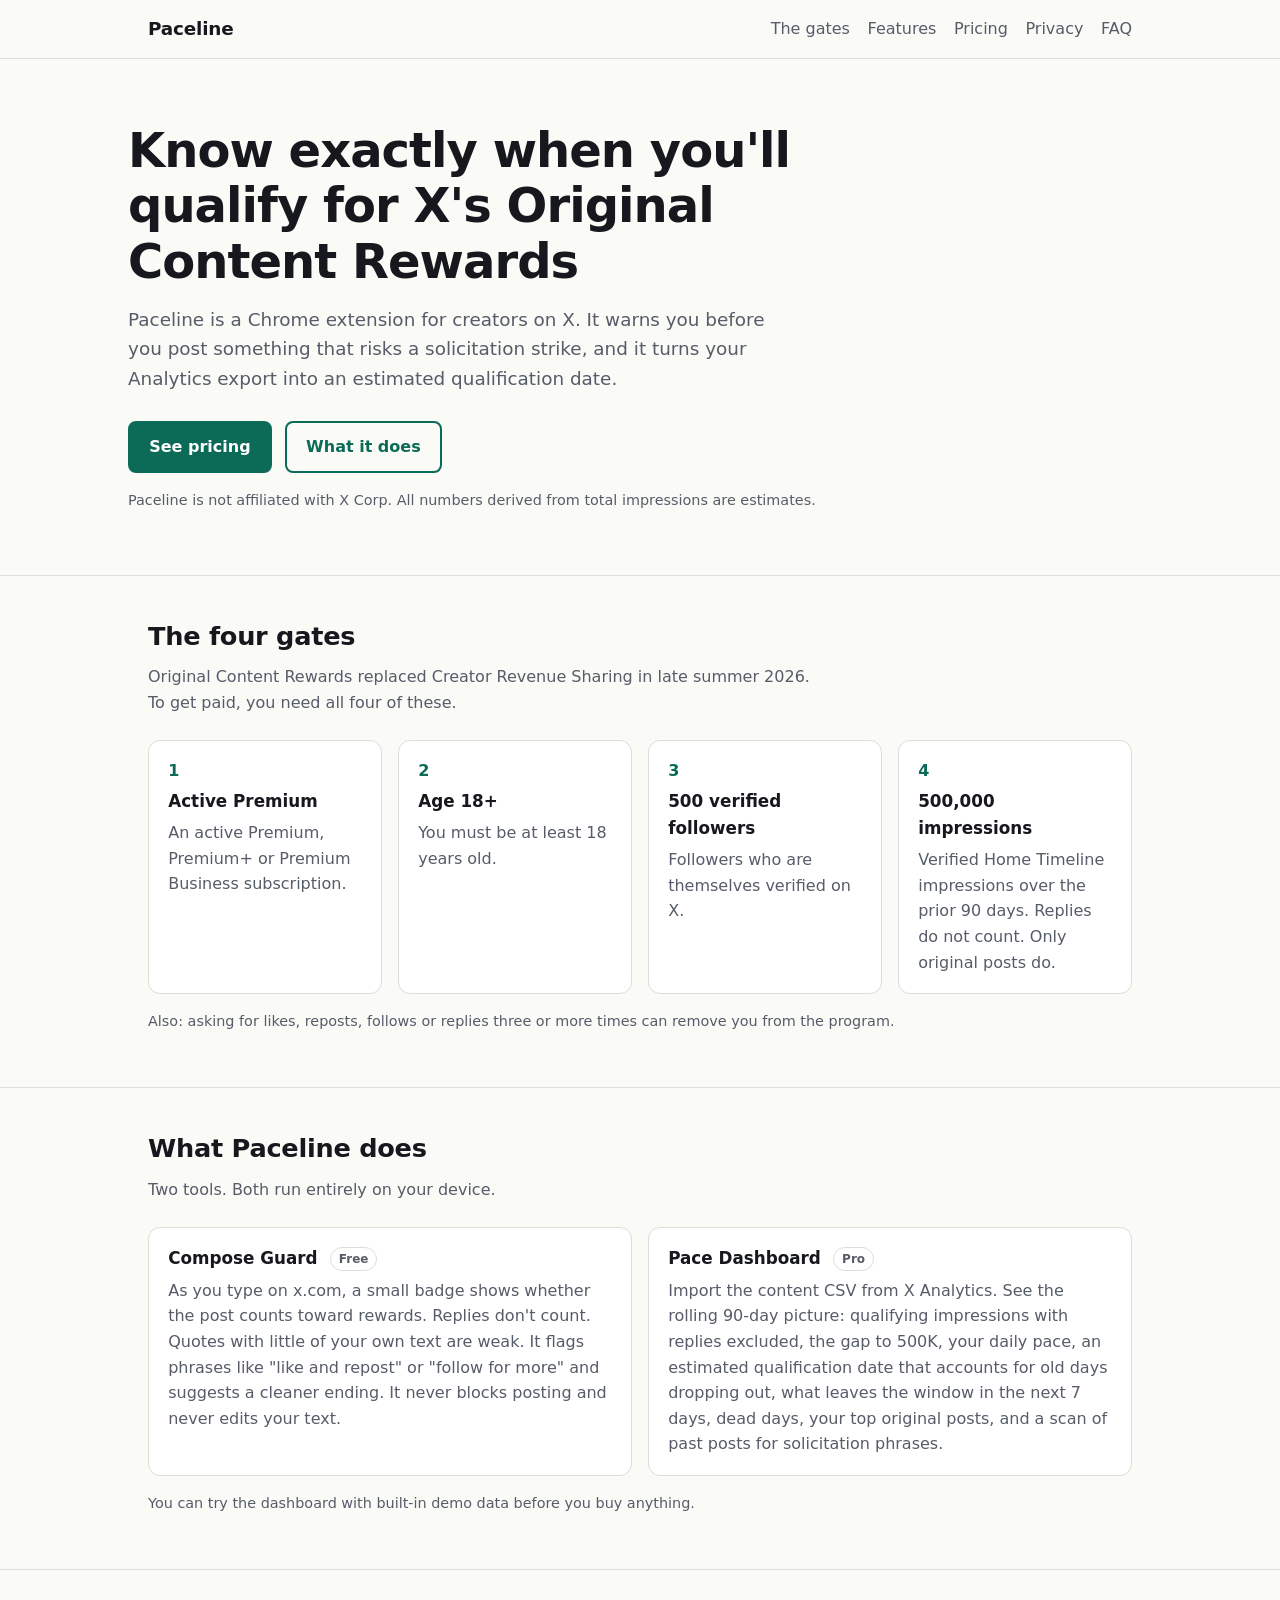
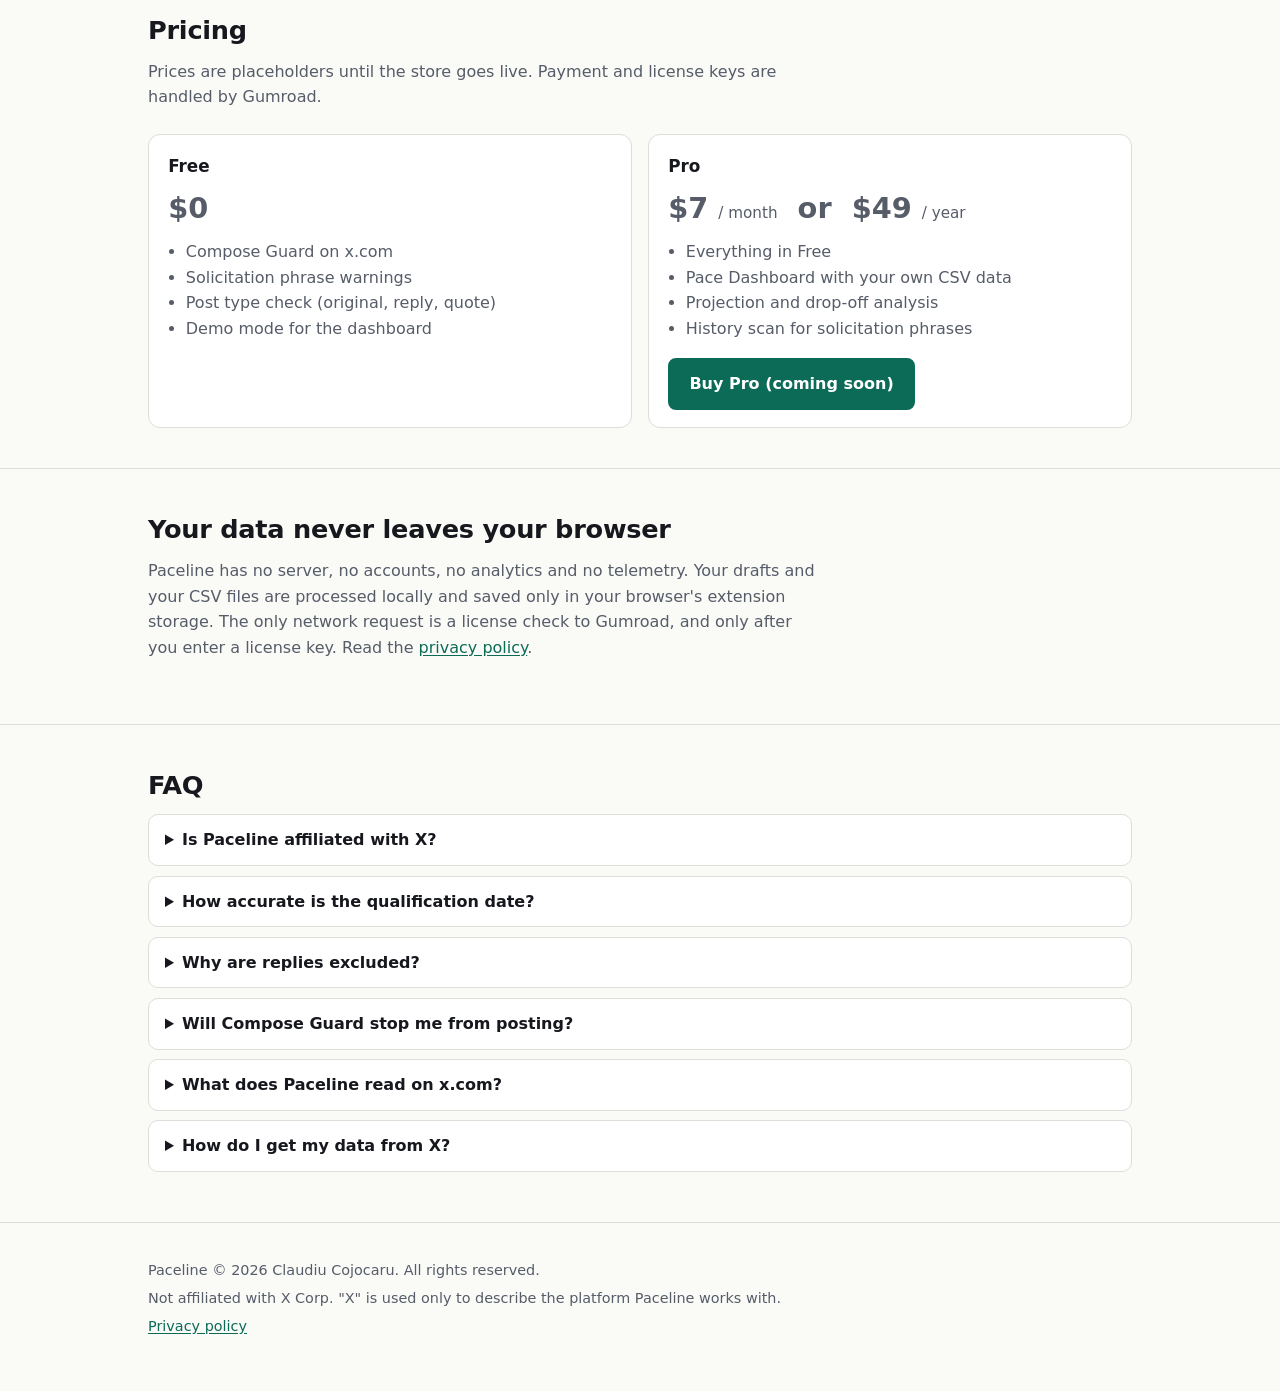
==== index.html @ 4dde1432 "Paceline landing page" ====
<!doctype html>
<html lang="en">
<head>
  <meta charset="utf-8">
  <meta name="viewport" content="width=device-width, initial-scale=1">
  <title>Paceline: Creator Rewards pace for X</title>
  <meta name="description" content="Paceline is a Chrome extension for creators on X. Check your posts against engagement-solicitation phrases and estimate when you will qualify for Original Content Rewards. Everything stays in your browser.">
  <link rel="stylesheet" href="styles.css">
</head>
<body>
<a class="skip" href="#main">Skip to content</a>
<header class="site">
  <div class="wrap">
    <a class="brand" href="./">Paceline</a>
    <nav aria-label="Main">
      <ul>
        <li><a href="#gates">The gates</a></li>
        <li><a href="#features">Features</a></li>
        <li><a href="#pricing">Pricing</a></li>
        <li><a href="#privacy">Privacy</a></li>
        <li><a href="#faq">FAQ</a></li>
      </ul>
    </nav>
  </div>
</header>
<main id="main">
  <div class="wrap hero">
    <h1>Know exactly when you'll qualify for X's Original Content Rewards</h1>
    <p class="lead">Paceline is a Chrome extension for creators on X. It warns you before you post something that risks a solicitation strike, and it turns your Analytics export into an estimated qualification date.</p>
    <p>
      <a class="btn" href="#pricing">See pricing</a>
      <a class="btn secondary" href="#features">What it does</a>
    </p>
    <p class="note">Paceline is not affiliated with X Corp. All numbers derived from total impressions are estimates.</p>
  </div>

  <section id="gates" aria-labelledby="gates-h">
    <div class="wrap">
      <h2 id="gates-h">The four gates</h2>
      <p class="intro">Original Content Rewards replaced Creator Revenue Sharing in late summer 2026. To get paid, you need all four of these.</p>
      <div class="grid">
        <div class="card"><span class="num">1</span><h3>Active Premium</h3><p>An active Premium, Premium+ or Premium Business subscription.</p></div>
        <div class="card"><span class="num">2</span><h3>Age 18+</h3><p>You must be at least 18 years old.</p></div>
        <div class="card"><span class="num">3</span><h3>500 verified followers</h3><p>Followers who are themselves verified on X.</p></div>
        <div class="card"><span class="num">4</span><h3>500,000 impressions</h3><p>Verified Home Timeline impressions over the prior 90 days. Replies do not count. Only original posts do.</p></div>
      </div>
      <p class="note">Also: asking for likes, reposts, follows or replies three or more times can remove you from the program.</p>
    </div>
  </section>

  <section id="features" aria-labelledby="features-h">
    <div class="wrap">
      <h2 id="features-h">What Paceline does</h2>
      <p class="intro">Two tools. Both run entirely on your device.</p>
      <div class="grid">
        <div class="card">
          <h3>Compose Guard <span class="tag">Free</span></h3>
          <p>As you type on x.com, a small badge shows whether the post counts toward rewards. Replies don't count. Quotes with little of your own text are weak. It flags phrases like "like and repost" or "follow for more" and suggests a cleaner ending. It never blocks posting and never edits your text.</p>
        </div>
        <div class="card">
          <h3>Pace Dashboard <span class="tag">Pro</span></h3>
          <p>Import the content CSV from X Analytics. See the rolling 90-day picture: qualifying impressions with replies excluded, the gap to 500K, your daily pace, an estimated qualification date that accounts for old days dropping out, what leaves the window in the next 7 days, dead days, your top original posts, and a scan of past posts for solicitation phrases.</p>
        </div>
      </div>
      <p class="note">You can try the dashboard with built-in demo data before you buy anything.</p>
    </div>
  </section>

  <section id="pricing" aria-labelledby="pricing-h">
    <div class="wrap">
      <h2 id="pricing-h">Pricing</h2>
      <p class="intro">Prices are placeholders until the store goes live. Payment and license keys are handled by Gumroad.</p>
      <div class="grid">
        <div class="card">
          <h3>Free</h3>
          <p class="price">$0</p>
          <ul class="checks"><li>Compose Guard on x.com</li><li>Solicitation phrase warnings</li><li>Post type check (original, reply, quote)</li><li>Demo mode for the dashboard</li></ul>
        </div>
        <div class="card">
          <h3>Pro</h3>
          <p class="price">$7 <small>/ month</small> &nbsp;or&nbsp; $49 <small>/ year</small></p>
          <ul class="checks"><li>Everything in Free</li><li>Pace Dashboard with your own CSV data</li><li>Projection and drop-off analysis</li><li>History scan for solicitation phrases</li></ul>
          <a class="btn" href="#pricing" id="buy">Buy Pro (coming soon)</a>
        </div>
      </div>
    </div>
  </section>

  <section id="privacy" aria-labelledby="privacy-h">
    <div class="wrap">
      <h2 id="privacy-h">Your data never leaves your browser</h2>
      <p class="intro">Paceline has no server, no accounts, no analytics and no telemetry. Your drafts and your CSV files are processed locally and saved only in your browser's extension storage. The only network request is a license check to Gumroad, and only after you enter a license key. Read the <a href="privacy.html">privacy policy</a>.</p>
    </div>
  </section>

  <section id="faq" aria-labelledby="faq-h">
    <div class="wrap">
      <h2 id="faq-h">FAQ</h2>
      <details><summary>Is Paceline affiliated with X?</summary><p>No. Paceline is an independent tool and is not affiliated with, endorsed by or sponsored by X Corp. Program rules come from public reporting and can change.</p></details>
      <details><summary>How accurate is the qualification date?</summary><p>It is an estimate. X does not publish your verified Home Timeline impressions in the Analytics export. Paceline works from total impressions, and you can add a calibration from X's monetization page to scale the numbers. Treat the result as a pace check, not a promise.</p></details>
      <details><summary>Why are replies excluded?</summary><p>Under the program rules as reported, only original posts count toward the 500,000 impressions. Paceline separates replies from original posts so you can see the number that matters.</p></details>
      <details><summary>Will Compose Guard stop me from posting?</summary><p>No. It only shows a badge. It does not block, change or send your text anywhere.</p></details>
      <details><summary>What does Paceline read on x.com?</summary><p>Only the text of the post you are composing, and only inside your browser to show the badge. Nothing is stored or sent.</p></details>
      <details><summary>How do I get my data from X?</summary><p>Open X Analytics, export the content CSV, then drop the file into the Paceline dashboard. The column names in X's export can vary, so Paceline matches several common names and tells you if something is missing.</p></details>
    </div>
  </section>
</main>
<footer>
  <div class="wrap">
    <p>Paceline &copy; 2026 Claudiu Cojocaru. All rights reserved.</p>
    <p>Not affiliated with X Corp. "X" is used only to describe the platform Paceline works with.</p>
    <p><a href="privacy.html">Privacy policy</a></p>
  </div>
</footer>
</body>
</html>
---- styles.css ----
:root {
  --bg: #fafaf7;
  --fg: #16181d;
  --muted: #565c68;
  --line: #dcded8;
  --card: #ffffff;
  --accent: #0b6b57;
  --accent-fg: #ffffff;
  --warn: #8a5a00;
  --max: 64rem;
}
@media (prefers-color-scheme: dark) {
  :root {
    --bg: #101214; --fg: #eceee9; --muted: #a2a8b3; --line: #2a2e34;
    --card: #181b1f; --accent: #3fc3a4; --accent-fg: #06201a; --warn: #e5b04d;
  }
}
* { box-sizing: border-box; }
html { scroll-behavior: smooth; }
body {
  margin: 0; background: var(--bg); color: var(--fg);
  font: 1rem/1.6 system-ui, -apple-system, "Segoe UI", Roboto, sans-serif;
}
a { color: var(--accent); text-underline-offset: 2px; }
a:focus-visible, button:focus-visible, summary:focus-visible {
  outline: 3px solid var(--accent); outline-offset: 2px; border-radius: 4px;
}
.skip { position: absolute; left: -999px; top: 0; background: var(--card); padding: .5rem 1rem; z-index: 10; }
.skip:focus { left: 0; }
.wrap { max-width: var(--max); margin: 0 auto; padding: 0 1.25rem; }
header.site { border-bottom: 1px solid var(--line); }
header.site .wrap { display: flex; align-items: center; justify-content: space-between; gap: 1rem; padding-top: .9rem; padding-bottom: .9rem; flex-wrap: wrap; }
.brand { font-weight: 700; font-size: 1.15rem; color: var(--fg); text-decoration: none; letter-spacing: -.01em; }
nav ul { display: flex; gap: 1.1rem; list-style: none; margin: 0; padding: 0; flex-wrap: wrap; }
nav a { color: var(--muted); text-decoration: none; }
nav a:hover { color: var(--fg); text-decoration: underline; }
.hero { padding: 4rem 0 3rem; }
.hero h1 { font-size: clamp(1.9rem, 5vw, 3rem); line-height: 1.15; margin: 0 0 1rem; letter-spacing: -.02em; max-width: 24ch; }
.hero p.lead { font-size: 1.15rem; color: var(--muted); max-width: 40rem; margin: 0 0 1.75rem; }
.btn {
  display: inline-block; padding: .7rem 1.2rem; border-radius: 8px; font-weight: 600;
  background: var(--accent); color: var(--accent-fg); text-decoration: none; border: 2px solid var(--accent);
}
.btn.secondary { background: transparent; color: var(--accent); }
.btn + .btn { margin-left: .5rem; }
.note { font-size: .9rem; color: var(--muted); margin-top: 1rem; }
section { padding: 2.5rem 0; border-top: 1px solid var(--line); }
section h2 { font-size: 1.6rem; margin: 0 0 .5rem; letter-spacing: -.01em; }
section > .wrap > p.intro { color: var(--muted); max-width: 42rem; margin: 0 0 1.5rem; }
.grid { display: grid; gap: 1rem; grid-template-columns: repeat(auto-fit, minmax(14rem, 1fr)); }
.card { background: var(--card); border: 1px solid var(--line); border-radius: 12px; padding: 1.1rem 1.2rem; }
.card h3 { margin: 0 0 .35rem; font-size: 1.05rem; }
.card p { margin: 0; color: var(--muted); }
.card .num { display: inline-block; font-weight: 700; color: var(--accent); margin-bottom: .25rem; }
.tag { display: inline-block; font-size: .75rem; font-weight: 700; padding: .1rem .5rem; border-radius: 99px; border: 1px solid var(--line); color: var(--muted); vertical-align: middle; margin-left: .4rem; }
.price { font-size: 1.8rem; font-weight: 700; margin: .25rem 0 .75rem; }
.price small { font-size: .95rem; font-weight: 400; color: var(--muted); }
ul.checks { padding-left: 1.1rem; margin: .5rem 0 1rem; color: var(--muted); }
details { background: var(--card); border: 1px solid var(--line); border-radius: 10px; padding: .75rem 1rem; margin-bottom: .6rem; }
summary { cursor: pointer; font-weight: 600; }
details p { margin: .6rem 0 0; color: var(--muted); }
footer { border-top: 1px solid var(--line); padding: 2rem 0 3rem; color: var(--muted); font-size: .9rem; }
footer p { margin: .3rem 0; }
.doc { padding: 2.5rem 0 3rem; max-width: 46rem; }
.doc h1 { font-size: 2rem; margin: 0 0 .25rem; }
.doc h2 { font-size: 1.25rem; margin: 2rem 0 .5rem; }
.doc p, .doc li { color: var(--fg); }
.doc .meta { color: var(--muted); }
@media (max-width: 36rem) {
  .hero { padding-top: 2.5rem; }
  .btn + .btn { margin: .6rem 0 0; }
}
@media (prefers-reduced-motion: reduce) { html { scroll-behavior: auto; } }
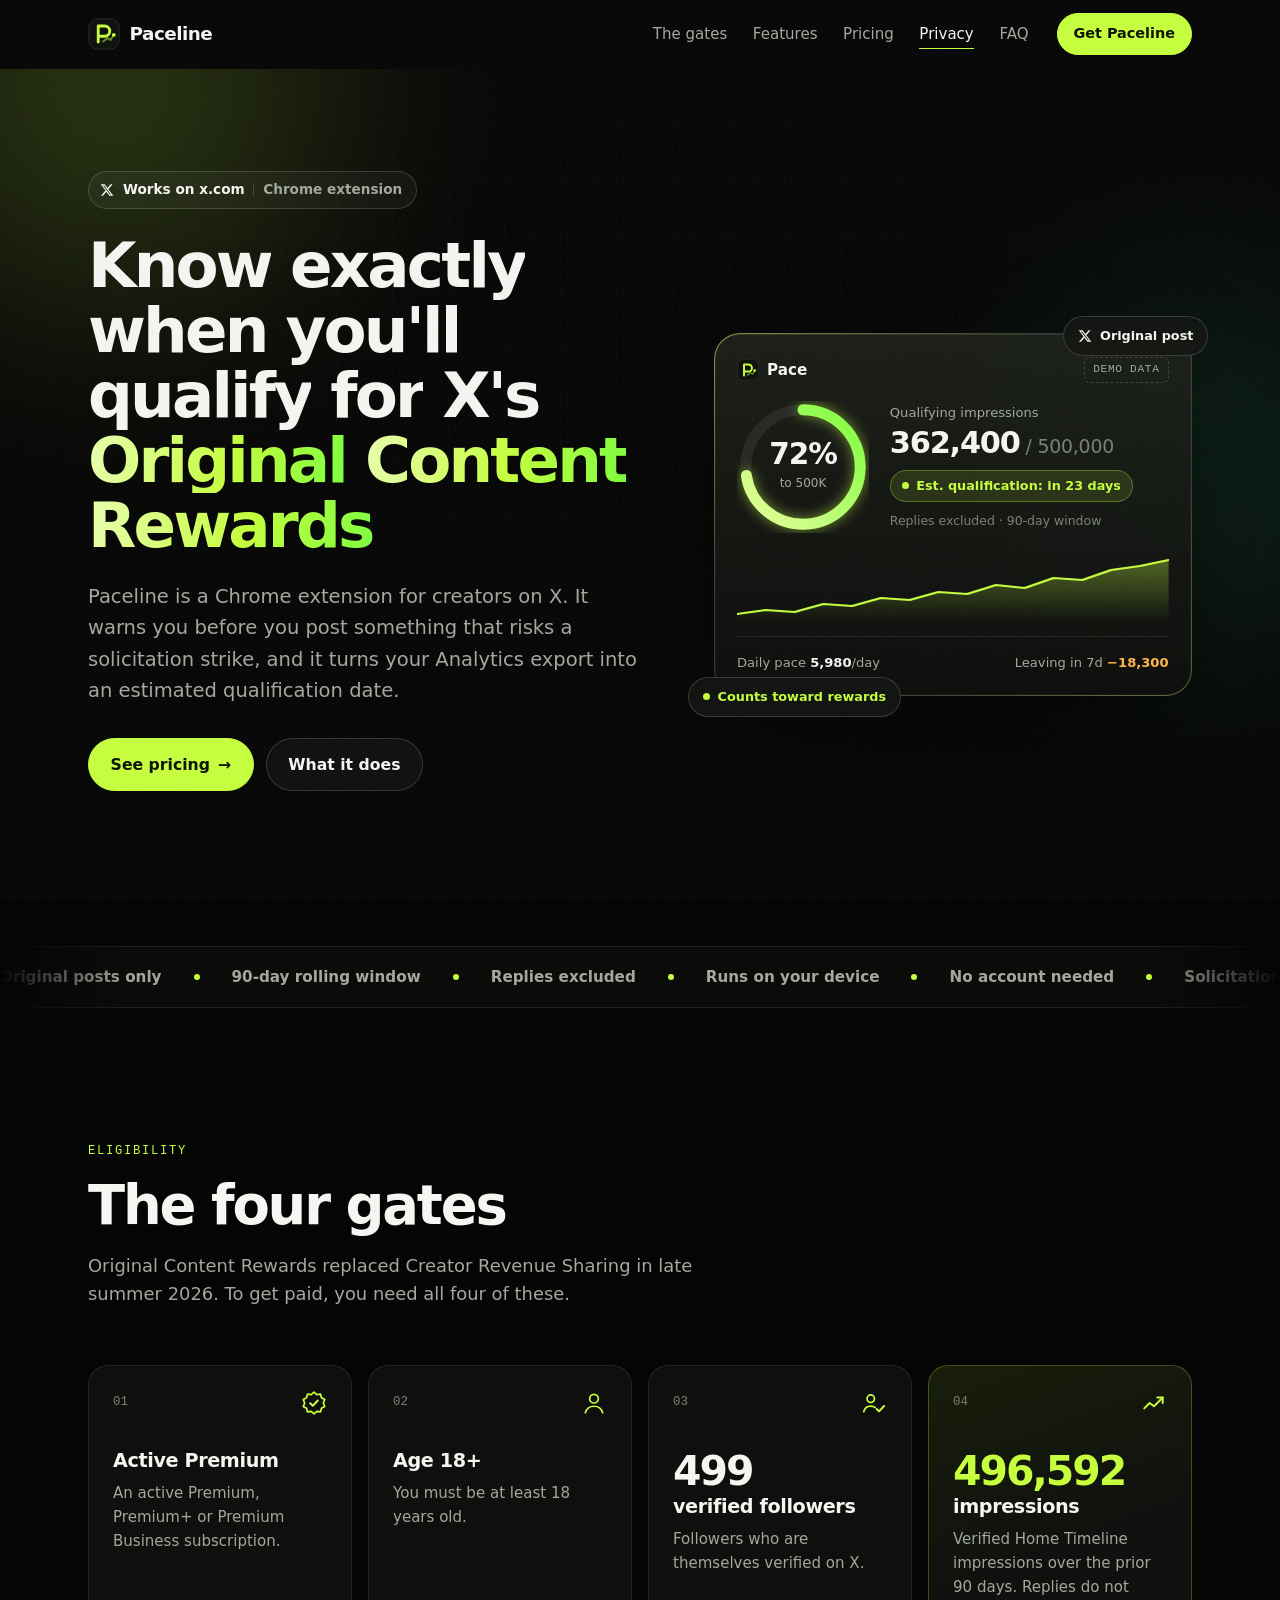
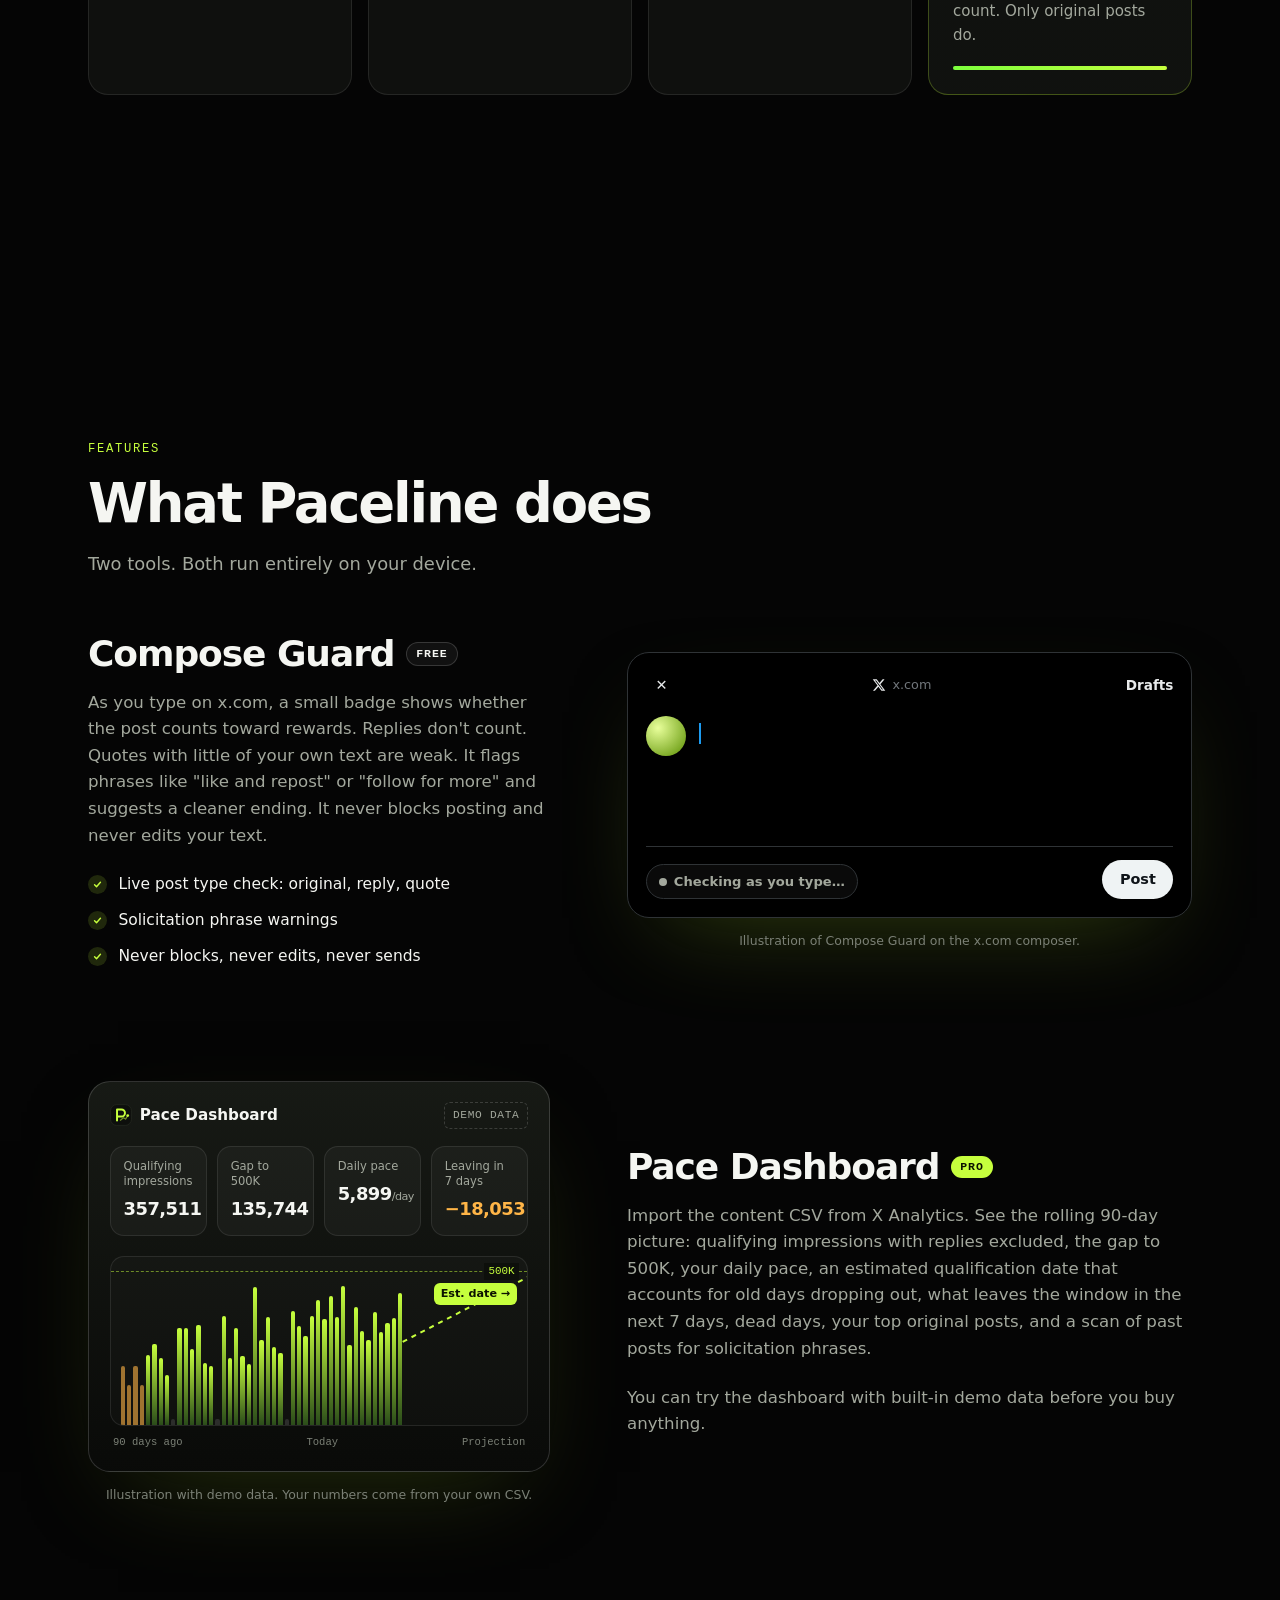
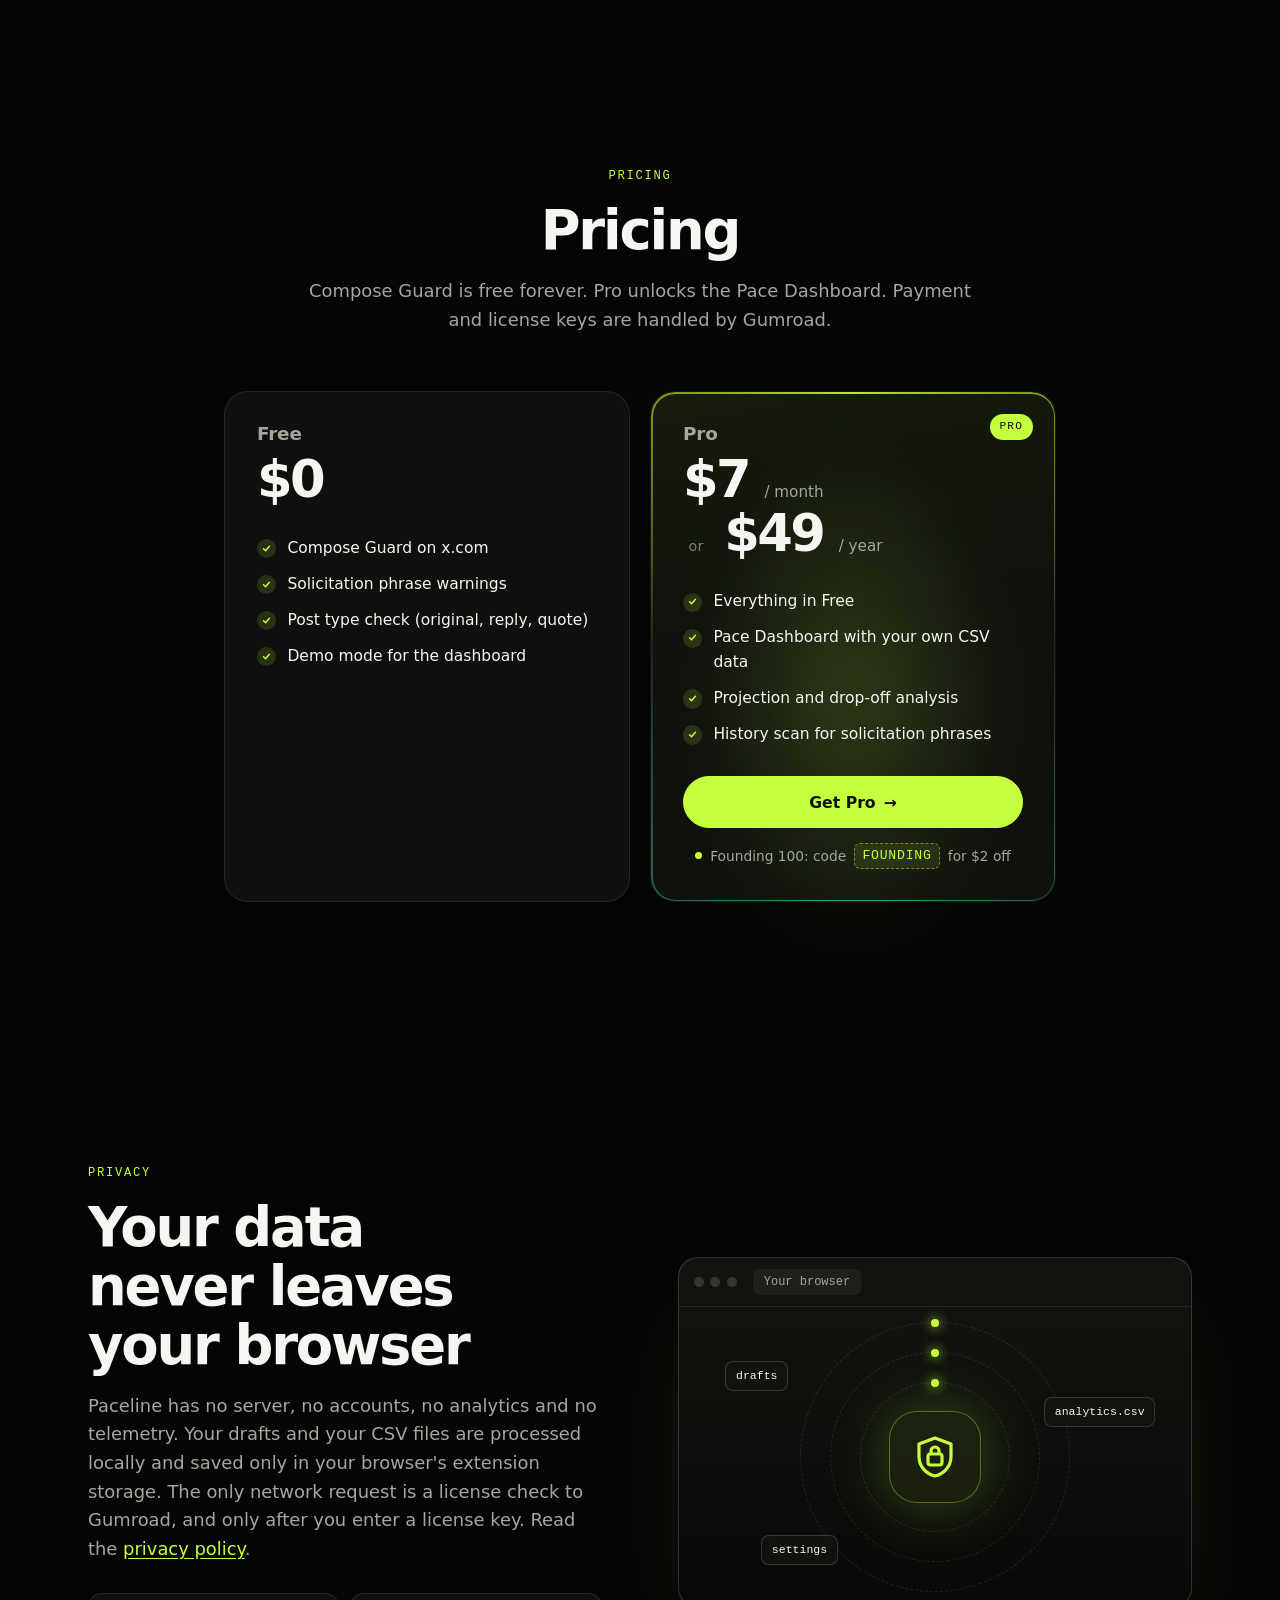
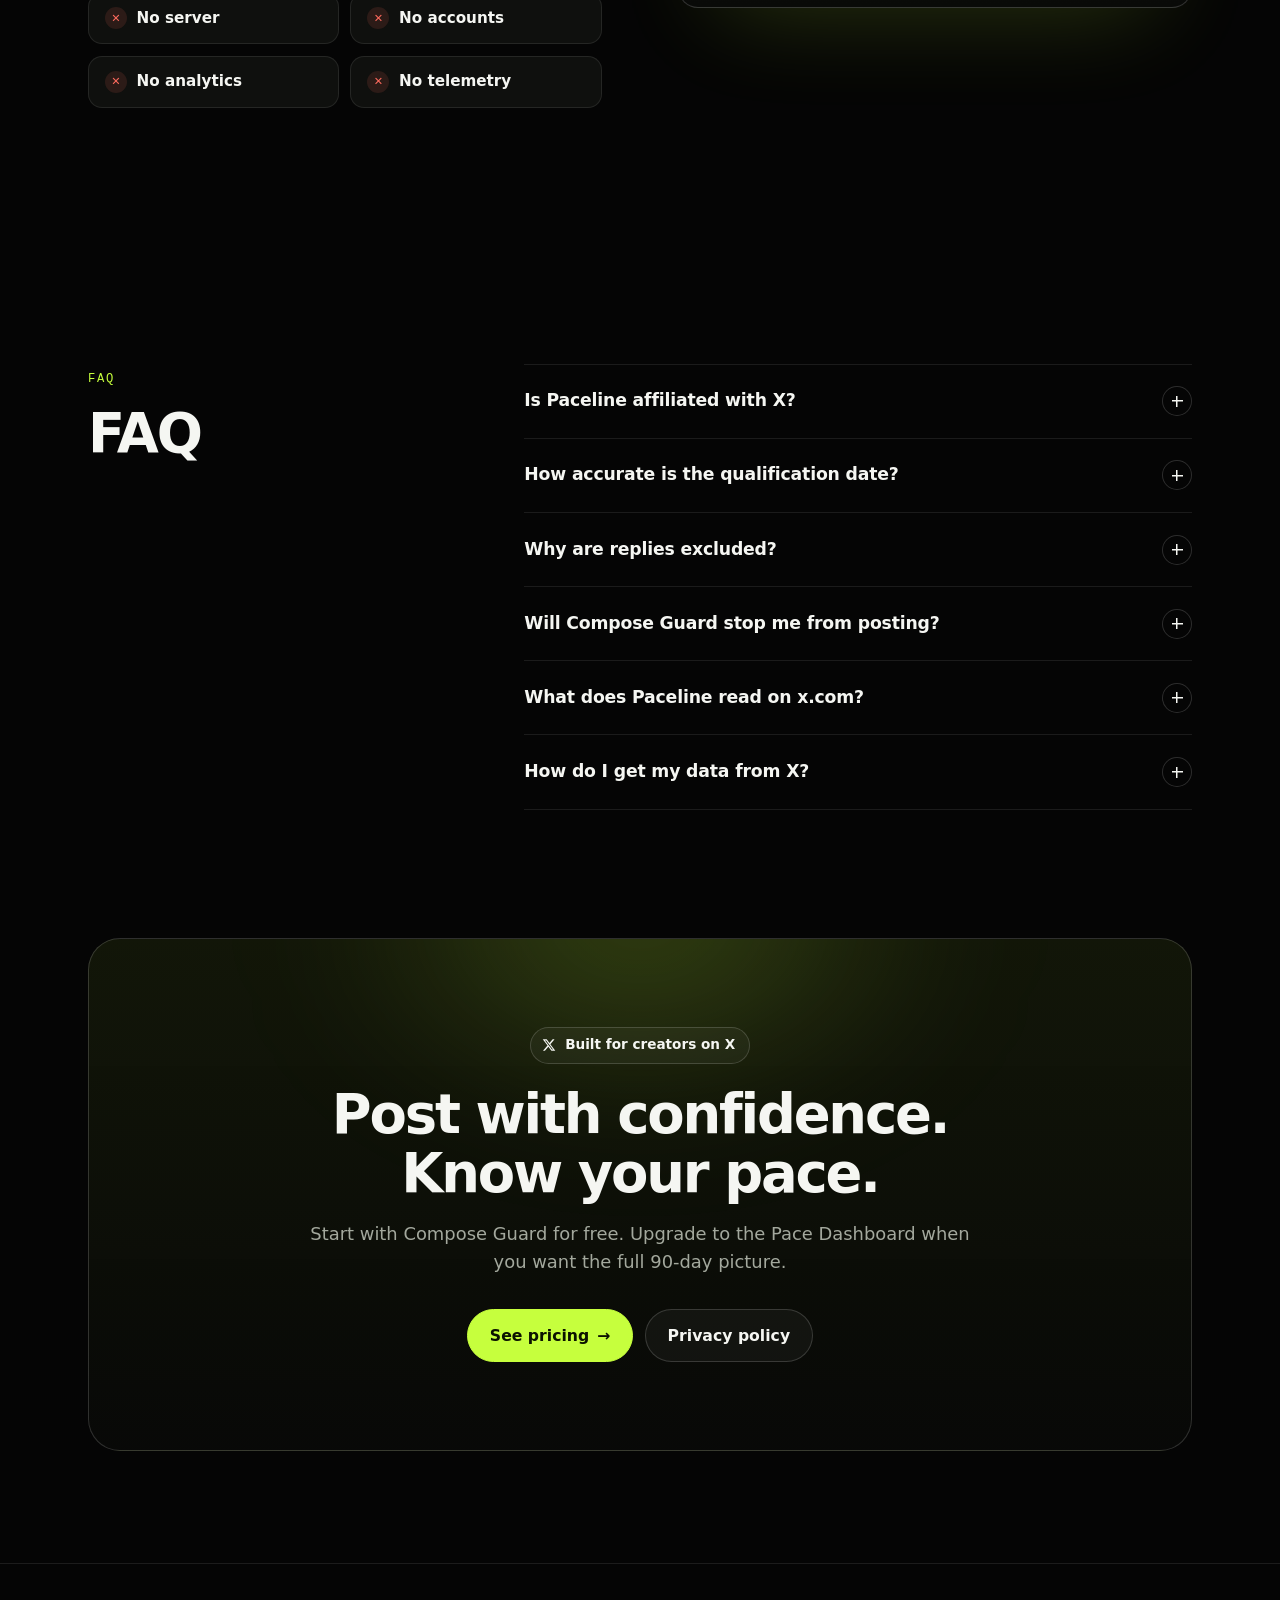
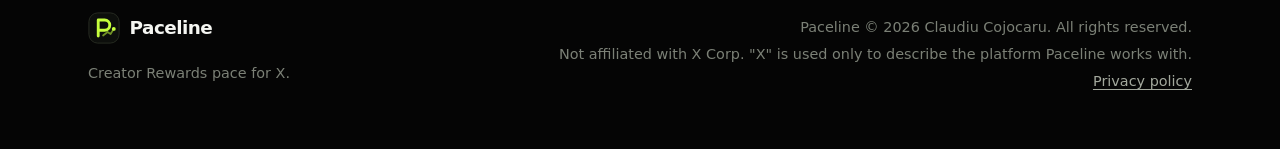
==== commit 5879a616: "Paceline redesign: motion design, mobile-first, Gumroad link" ====
--- a/index.html
+++ b/index.html
@@ -2,17 +2,41 @@
 <html lang="en">
 <head>
   <meta charset="utf-8">
-  <meta name="viewport" content="width=device-width, initial-scale=1">
+  <meta name="viewport" content="width=device-width, initial-scale=1, viewport-fit=cover">
   <title>Paceline: Creator Rewards pace for X</title>
   <meta name="description" content="Paceline is a Chrome extension for creators on X. Check your posts against engagement-solicitation phrases and estimate when you will qualify for Original Content Rewards. Everything stays in your browser.">
+  <meta name="theme-color" content="#050505">
+  <meta property="og:type" content="website">
+  <meta property="og:title" content="Paceline: Creator Rewards pace for X">
+  <meta property="og:description" content="Know exactly when you'll qualify for X's Original Content Rewards. Compose Guard and Pace Dashboard, running entirely in your browser.">
+  <link rel="icon" href="favicon.svg" type="image/svg+xml">
   <link rel="stylesheet" href="styles.css">
+  <script>document.documentElement.classList.add('js')</script>
+  <script src="app.js" defer></script>
 </head>
 <body>
+<svg width="0" height="0" style="position:absolute" aria-hidden="true" focusable="false">
+  <defs>
+    <symbol id="pl-mark" viewBox="0 0 36 36">
+      <rect x="1" y="1" width="34" height="34" rx="10" fill="#0d0f0c" stroke="#2a2f25"/>
+      <path d="M11.5 27V9h7.25a5.75 5.75 0 0 1 0 11.5H11.5" fill="none" stroke="#c6ff3d" stroke-width="3.2" stroke-linecap="round" stroke-linejoin="round"/>
+      <path d="M17 26.5l5-4 3.4 2.2L29 19" fill="none" stroke="#c6ff3d" stroke-opacity=".55" stroke-width="2" stroke-linecap="round" stroke-linejoin="round"/>
+      <circle cx="29" cy="19" r="2.2" fill="#c6ff3d"/>
+    </symbol>
+    <symbol id="x-mark" viewBox="0 0 24 24"><path fill="currentColor" d="M18.244 2.25h3.308l-7.227 8.26 8.502 11.24H16.17l-5.214-6.817L4.99 21.75H1.68l7.73-8.835L1.254 2.25H8.08l4.713 6.231zm-1.161 17.52h1.833L7.084 4.126H5.117z"/></symbol>
+  </defs>
+</svg>
+
 <a class="skip" href="#main">Skip to content</a>
-<header class="site">
-  <div class="wrap">
-    <a class="brand" href="./">Paceline</a>
-    <nav aria-label="Main">
+<div class="progress" aria-hidden="true"><span></span></div>
+
+<header class="site" id="top">
+  <div class="wrap bar">
+    <a class="brand" href="./" aria-label="Paceline home">
+      <svg class="brand-mark" aria-hidden="true"><use href="#pl-mark"/></svg>
+      <span>Paceline</span>
+    </a>
+    <nav class="nav" id="nav" aria-label="Main">
       <ul>
         <li><a href="#gates">The gates</a></li>
         <li><a href="#features">Features</a></li>
@@ -20,96 +44,319 @@
         <li><a href="#privacy">Privacy</a></li>
         <li><a href="#faq">FAQ</a></li>
       </ul>
+      <a class="btn btn-sm nav-cta" href="#pricing">Get Paceline</a>
     </nav>
+    <button class="menu-btn" type="button" aria-expanded="false" aria-controls="nav" aria-label="Open menu">
+      <span></span><span></span>
+    </button>
   </div>
 </header>
+
 <main id="main">
-  <div class="wrap hero">
-    <h1>Know exactly when you'll qualify for X's Original Content Rewards</h1>
-    <p class="lead">Paceline is a Chrome extension for creators on X. It warns you before you post something that risks a solicitation strike, and it turns your Analytics export into an estimated qualification date.</p>
-    <p>
-      <a class="btn" href="#pricing">See pricing</a>
-      <a class="btn secondary" href="#features">What it does</a>
-    </p>
-    <p class="note">Paceline is not affiliated with X Corp. All numbers derived from total impressions are estimates.</p>
+  <!-- HERO -->
+  <section class="hero" aria-labelledby="hero-h">
+    <div class="glow g1" data-parallax="0.15" aria-hidden="true"></div>
+    <div class="glow g2" data-parallax="-0.1" aria-hidden="true"></div>
+    <div class="grid-bg" aria-hidden="true"></div>
+    <div class="wrap hero-grid">
+      <div class="hero-copy">
+        <p class="pill" data-reveal>
+          <svg class="x-ico" aria-hidden="true"><use href="#x-mark"/></svg>
+          <span>Works on x.com</span><span class="pill-sep" aria-hidden="true"></span><span class="pill-muted">Chrome extension</span>
+        </p>
+        <h1 id="hero-h" class="headline" data-split>Know exactly when you'll qualify for X's Original Content Rewards</h1>
+        <p class="lead" data-reveal style="--d:.35s">Paceline is a Chrome extension for creators on X. It warns you before you post something that risks a solicitation strike, and it turns your Analytics export into an estimated qualification date.</p>
+        <div class="cta-row" data-reveal style="--d:.45s">
+          <a class="btn btn-shine magnetic" href="#pricing">See pricing <span aria-hidden="true">→</span></a>
+          <a class="btn btn-ghost magnetic" href="#features">What it does</a>
+        </div>
+        <p class="note" data-reveal style="--d:.55s">Paceline is not affiliated with X Corp. All numbers derived from total impressions are estimates.</p>
+      </div>
+
+      <div class="hero-visual" data-reveal style="--d:.3s">
+        <div class="pace-card tilt">
+          <div class="pc-head">
+            <span class="pc-title"><svg class="mini-mark" aria-hidden="true"><use href="#pl-mark"/></svg> Pace</span>
+            <span class="demo-tag">Demo data</span>
+          </div>
+          <div class="pc-body">
+            <div class="ring-wrap">
+              <svg class="ring" viewBox="0 0 120 120" aria-hidden="true">
+                <defs>
+                  <linearGradient id="ringGrad" x1="0" y1="0" x2="1" y2="1">
+                    <stop offset="0" stop-color="#e8ff9a"/><stop offset="1" stop-color="#7dff3d"/>
+                  </linearGradient>
+                </defs>
+                <circle class="ring-track" cx="60" cy="60" r="52"/>
+                <circle class="ring-fill" id="heroRing" cx="60" cy="60" r="52" data-pct="72.5"/>
+              </svg>
+              <div class="ring-center">
+                <strong><span data-count="72" data-suffix="%">72%</span></strong>
+                <small>to 500K</small>
+              </div>
+            </div>
+            <div class="pc-stats">
+              <p class="pc-label">Qualifying impressions</p>
+              <p class="pc-big"><span data-count="362400">362,400</span><span class="pc-of"> / 500,000</span></p>
+              <p class="chip chip-accent"><span class="dot" aria-hidden="true"></span>Est. qualification: in 23 days</p>
+              <p class="pc-sub">Replies excluded · 90-day window</p>
+            </div>
+          </div>
+          <svg class="spark" viewBox="0 0 300 70" preserveAspectRatio="none" aria-hidden="true">
+            <defs>
+              <linearGradient id="sparkFill" x1="0" y1="0" x2="0" y2="1">
+                <stop offset="0" stop-color="#c6ff3d" stop-opacity=".35"/><stop offset="1" stop-color="#c6ff3d" stop-opacity="0"/>
+              </linearGradient>
+            </defs>
+            <path class="spark-area" d="M0 62 L20 58 L40 60 L60 52 L80 54 L100 46 L120 48 L140 40 L160 42 L180 33 L200 36 L220 26 L240 28 L260 18 L280 14 L300 8 L300 70 L0 70 Z"/>
+            <path class="spark-line" pathLength="1" d="M0 62 L20 58 L40 60 L60 52 L80 54 L100 46 L120 48 L140 40 L160 42 L180 33 L200 36 L220 26 L240 28 L260 18 L280 14 L300 8"/>
+          </svg>
+          <div class="pc-foot">
+            <span>Daily pace <b data-count="5980">5,980</b>/day</span>
+            <span>Leaving in 7d <b class="neg">−<span data-count="18300">18,300</span></b></span>
+          </div>
+        </div>
+        <div class="float-badge fb1" aria-hidden="true"><span class="dot ok"></span>Counts toward rewards</div>
+        <div class="float-badge fb2" aria-hidden="true"><svg class="x-ico" aria-hidden="true"><use href="#x-mark"/></svg>Original post</div>
+      </div>
+    </div>
+  </section>
+
+  <div class="marquee" aria-hidden="true">
+    <div class="marquee-track">
+      <span>Original posts only</span><i></i><span>90-day rolling window</span><i></i><span>Replies excluded</span><i></i><span>Runs on your device</span><i></i><span>No account needed</span><i></i><span>Solicitation phrase checks</span><i></i>
+      <span>Original posts only</span><i></i><span>90-day rolling window</span><i></i><span>Replies excluded</span><i></i><span>Runs on your device</span><i></i><span>No account needed</span><i></i><span>Solicitation phrase checks</span><i></i>
+    </div>
   </div>
 
-  <section id="gates" aria-labelledby="gates-h">
+  <!-- GATES -->
+  <section id="gates" class="section" aria-labelledby="gates-h">
     <div class="wrap">
-      <h2 id="gates-h">The four gates</h2>
-      <p class="intro">Original Content Rewards replaced Creator Revenue Sharing in late summer 2026. To get paid, you need all four of these.</p>
-      <div class="grid">
-        <div class="card"><span class="num">1</span><h3>Active Premium</h3><p>An active Premium, Premium+ or Premium Business subscription.</p></div>
-        <div class="card"><span class="num">2</span><h3>Age 18+</h3><p>You must be at least 18 years old.</p></div>
-        <div class="card"><span class="num">3</span><h3>500 verified followers</h3><p>Followers who are themselves verified on X.</p></div>
-        <div class="card"><span class="num">4</span><h3>500,000 impressions</h3><p>Verified Home Timeline impressions over the prior 90 days. Replies do not count. Only original posts do.</p></div>
-      </div>
-      <p class="note">Also: asking for likes, reposts, follows or replies three or more times can remove you from the program.</p>
-    </div>
-  </section>
-
-  <section id="features" aria-labelledby="features-h">
+      <div class="sec-head" data-reveal>
+        <p class="eyebrow">Eligibility</p>
+        <h2 id="gates-h">The four gates</h2>
+        <p class="intro">Original Content Rewards replaced Creator Revenue Sharing in late summer 2026. To get paid, you need all four of these.</p>
+      </div>
+      <div class="gates">
+        <article class="gate" data-reveal style="--d:0s">
+          <div class="gate-top"><span class="gate-num">01</span>
+            <svg class="gate-ico" viewBox="0 0 24 24" aria-hidden="true"><path d="M12 2l2.6 2.2 3.4-.4.9 3.3 3 1.7-1.3 3.2 1.3 3.2-3 1.7-.9 3.3-3.4-.4L12 22l-2.6-2.2-3.4.4-.9-3.3-3-1.7L3.4 12 2.1 8.8l3-1.7.9-3.3 3.4.4z" fill="none" stroke="currentColor" stroke-width="1.6" stroke-linejoin="round"/><path d="M8.5 12.2l2.4 2.3 4.6-4.8" fill="none" stroke="currentColor" stroke-width="1.8" stroke-linecap="round" stroke-linejoin="round"/></svg>
+          </div>
+          <h3>Active Premium</h3>
+          <p>An active Premium, Premium+ or Premium Business subscription.</p>
+        </article>
+        <article class="gate" data-reveal style="--d:.08s">
+          <div class="gate-top"><span class="gate-num">02</span>
+            <svg class="gate-ico" viewBox="0 0 24 24" aria-hidden="true"><circle cx="12" cy="8" r="4" fill="none" stroke="currentColor" stroke-width="1.6"/><path d="M4 21c1.2-4 4.3-6 8-6s6.8 2 8 6" fill="none" stroke="currentColor" stroke-width="1.6" stroke-linecap="round"/></svg>
+          </div>
+          <h3>Age <span class="stat-inline"><span data-count="18">18</span>+</span></h3>
+          <p>You must be at least 18 years old.</p>
+        </article>
+        <article class="gate" data-reveal style="--d:.16s">
+          <div class="gate-top"><span class="gate-num">03</span>
+            <svg class="gate-ico" viewBox="0 0 24 24" aria-hidden="true"><circle cx="9" cy="8" r="3.4" fill="none" stroke="currentColor" stroke-width="1.6"/><path d="M2.5 20c.9-3.4 3.4-5.2 6.5-5.2 1.6 0 3 .5 4.1 1.4" fill="none" stroke="currentColor" stroke-width="1.6" stroke-linecap="round"/><path d="M14.5 17.5l2.2 2.2 4.6-4.9" fill="none" stroke="currentColor" stroke-width="1.8" stroke-linecap="round" stroke-linejoin="round"/></svg>
+          </div>
+          <p class="gate-stat"><span data-count="500">500</span></p>
+          <h3>verified followers</h3>
+          <p>Followers who are themselves verified on X.</p>
+        </article>
+        <article class="gate gate-hero" data-reveal style="--d:.24s">
+          <div class="gate-top"><span class="gate-num">04</span>
+            <svg class="gate-ico" viewBox="0 0 24 24" aria-hidden="true"><path d="M3 17l5-5 4 3 8-8" fill="none" stroke="currentColor" stroke-width="1.8" stroke-linecap="round" stroke-linejoin="round"/><path d="M15 7h5v5" fill="none" stroke="currentColor" stroke-width="1.8" stroke-linecap="round" stroke-linejoin="round"/></svg>
+          </div>
+          <p class="gate-stat"><span data-count="500000">500,000</span></p>
+          <h3>impressions</h3>
+          <p>Verified Home Timeline impressions over the prior 90 days. Replies do not count. Only original posts do.</p>
+          <div class="meter" aria-hidden="true"><span></span></div>
+        </article>
+      </div>
+      <div class="callout" data-reveal>
+        <svg viewBox="0 0 24 24" aria-hidden="true"><path d="M12 3l10 18H2z" fill="none" stroke="currentColor" stroke-width="1.7" stroke-linejoin="round"/><path d="M12 10v5M12 18v.01" stroke="currentColor" stroke-width="2" stroke-linecap="round"/></svg>
+        <p><strong>Also:</strong> asking for likes, reposts, follows or replies three or more times can remove you from the program.</p>
+      </div>
+    </div>
+  </section>
+
+  <!-- FEATURES -->
+  <section id="features" class="section" aria-labelledby="features-h">
     <div class="wrap">
-      <h2 id="features-h">What Paceline does</h2>
-      <p class="intro">Two tools. Both run entirely on your device.</p>
-      <div class="grid">
-        <div class="card">
-          <h3>Compose Guard <span class="tag">Free</span></h3>
+      <div class="sec-head" data-reveal>
+        <p class="eyebrow">Features</p>
+        <h2 id="features-h">What Paceline does</h2>
+        <p class="intro">Two tools. Both run entirely on your device.</p>
+      </div>
+
+      <div class="feature">
+        <div class="feature-copy" data-reveal>
+          <h3 class="feature-title">Compose Guard <span class="tag tag-free">Free</span></h3>
           <p>As you type on x.com, a small badge shows whether the post counts toward rewards. Replies don't count. Quotes with little of your own text are weak. It flags phrases like "like and repost" or "follow for more" and suggests a cleaner ending. It never blocks posting and never edits your text.</p>
-        </div>
-        <div class="card">
-          <h3>Pace Dashboard <span class="tag">Pro</span></h3>
+          <ul class="ticks">
+            <li>Live post type check: original, reply, quote</li>
+            <li>Solicitation phrase warnings</li>
+            <li>Never blocks, never edits, never sends</li>
+          </ul>
+        </div>
+        <div class="feature-visual" data-reveal style="--d:.1s">
+          <div class="composer" id="composer">
+            <div class="cmp-head">
+              <span class="cmp-close" aria-hidden="true">✕</span>
+              <span class="cmp-site"><svg class="x-ico" aria-hidden="true"><use href="#x-mark"/></svg> x.com</span>
+              <span class="cmp-drafts">Drafts</span>
+            </div>
+            <p class="cmp-replying" hidden>Replying to <span>@someone</span></p>
+            <div class="cmp-row">
+              <span class="avatar" aria-hidden="true"></span>
+              <p class="cmp-text" aria-live="off"><span class="cmp-typed">Most creators ignore the 90-day window. Old days drop out every morning. Repost if you agree</span><span class="caret" aria-hidden="true"></span></p>
+            </div>
+            <div class="cmp-foot">
+              <div class="guard" role="status" aria-live="polite">
+                <span class="guard-badge bad"><span class="guard-ico" aria-hidden="true"></span><span class="guard-text">Solicitation phrase: "repost if you agree"</span></span>
+                <span class="guard-tip" hidden></span>
+              </div>
+              <span class="cmp-post">Post</span>
+            </div>
+          </div>
+          <p class="mock-caption">Illustration of Compose Guard on the x.com composer.</p>
+        </div>
+      </div>
+
+      <div class="feature feature-rev">
+        <div class="feature-copy" data-reveal>
+          <h3 class="feature-title">Pace Dashboard <span class="tag tag-pro">Pro</span></h3>
           <p>Import the content CSV from X Analytics. See the rolling 90-day picture: qualifying impressions with replies excluded, the gap to 500K, your daily pace, an estimated qualification date that accounts for old days dropping out, what leaves the window in the next 7 days, dead days, your top original posts, and a scan of past posts for solicitation phrases.</p>
-        </div>
-      </div>
-      <p class="note">You can try the dashboard with built-in demo data before you buy anything.</p>
-    </div>
-  </section>
-
-  <section id="pricing" aria-labelledby="pricing-h">
+          <p class="note">You can try the dashboard with built-in demo data before you buy anything.</p>
+        </div>
+        <div class="feature-visual" data-reveal style="--d:.1s">
+          <div class="dash" id="dash">
+            <div class="dash-head">
+              <span class="pc-title"><svg class="mini-mark" aria-hidden="true"><use href="#pl-mark"/></svg> Pace Dashboard</span>
+              <span class="demo-tag">Demo data</span>
+            </div>
+            <div class="tiles">
+              <div class="tile"><p>Qualifying impressions</p><b data-count="362400">362,400</b></div>
+              <div class="tile"><p>Gap to 500K</p><b data-count="137600">137,600</b></div>
+              <div class="tile"><p>Daily pace</p><b><span data-count="5980">5,980</span><small>/day</small></b></div>
+              <div class="tile"><p>Leaving in 7 days</p><b class="neg">−<span data-count="18300">18,300</span></b></div>
+            </div>
+            <div class="chart">
+              <div class="chart-target"><span>500K</span></div>
+              <div class="bars" id="bars" aria-hidden="true"></div>
+              <svg class="proj" viewBox="0 0 100 100" preserveAspectRatio="none" aria-hidden="true"><path d="M70 46 L100 4"/></svg>
+              <span class="est-marker">Est. date →</span>
+            </div>
+            <div class="chart-axis"><span>90 days ago</span><span>Today</span><span>Projection</span></div>
+          </div>
+          <p class="mock-caption">Illustration with demo data. Your numbers come from your own CSV.</p>
+        </div>
+      </div>
+    </div>
+  </section>
+
+  <!-- PRICING -->
+  <section id="pricing" class="section" aria-labelledby="pricing-h">
     <div class="wrap">
-      <h2 id="pricing-h">Pricing</h2>
-      <p class="intro">Prices are placeholders until the store goes live. Payment and license keys are handled by Gumroad.</p>
-      <div class="grid">
-        <div class="card">
+      <div class="sec-head center" data-reveal>
+        <p class="eyebrow">Pricing</p>
+        <h2 id="pricing-h">Pricing</h2>
+        <p class="intro">Compose Guard is free forever. Pro unlocks the Pace Dashboard. Payment and license keys are handled by Gumroad.</p>
+      </div>
+      <div class="plans">
+        <article class="plan tilt" data-reveal>
           <h3>Free</h3>
           <p class="price">$0</p>
-          <ul class="checks"><li>Compose Guard on x.com</li><li>Solicitation phrase warnings</li><li>Post type check (original, reply, quote)</li><li>Demo mode for the dashboard</li></ul>
-        </div>
-        <div class="card">
+          <ul class="ticks"><li>Compose Guard on x.com</li><li>Solicitation phrase warnings</li><li>Post type check (original, reply, quote)</li><li>Demo mode for the dashboard</li></ul>
+        </article>
+        <article class="plan plan-pro tilt" data-reveal style="--d:.1s">
+          <span class="plan-badge">Pro</span>
           <h3>Pro</h3>
-          <p class="price">$7 <small>/ month</small> &nbsp;or&nbsp; $49 <small>/ year</small></p>
-          <ul class="checks"><li>Everything in Free</li><li>Pace Dashboard with your own CSV data</li><li>Projection and drop-off analysis</li><li>History scan for solicitation phrases</li></ul>
-          <a class="btn" href="#pricing" id="buy">Buy Pro (coming soon)</a>
-        </div>
-      </div>
-    </div>
-  </section>
-
-  <section id="privacy" aria-labelledby="privacy-h">
+          <p class="price"><span class="pg">$7 <small>/ month</small></span> <span class="pg"><span class="price-or">or</span> $49 <small>/ year</small></span></p>
+          <ul class="ticks"><li>Everything in Free</li><li>Pace Dashboard with your own CSV data</li><li>Projection and drop-off analysis</li><li>History scan for solicitation phrases</li></ul>
+          <a class="btn btn-shine btn-block magnetic" href="https://kodji6.gumroad.com/l/anfvdb" id="buy" target="_blank" rel="noopener">Get Pro <span aria-hidden="true">→</span></a>
+          <p class="founding"><span class="dot" aria-hidden="true"></span>Founding 100: code <code>FOUNDING</code> for $2 off</p>
+        </article>
+      </div>
+    </div>
+  </section>
+
+  <!-- PRIVACY -->
+  <section id="privacy" class="section" aria-labelledby="privacy-h">
+    <div class="wrap privacy-grid">
+      <div class="privacy-copy" data-reveal>
+        <p class="eyebrow">Privacy</p>
+        <h2 id="privacy-h">Your data never leaves your browser</h2>
+        <p class="intro">Paceline has no server, no accounts, no analytics and no telemetry. Your drafts and your CSV files are processed locally and saved only in your browser's extension storage. The only network request is a license check to Gumroad, and only after you enter a license key. Read the <a href="privacy.html">privacy policy</a>.</p>
+        <ul class="nolist">
+          <li><span aria-hidden="true">✕</span> No server</li>
+          <li><span aria-hidden="true">✕</span> No accounts</li>
+          <li><span aria-hidden="true">✕</span> No analytics</li>
+          <li><span aria-hidden="true">✕</span> No telemetry</li>
+        </ul>
+      </div>
+      <div class="privacy-visual" data-reveal style="--d:.1s" aria-hidden="true">
+        <div class="browser">
+          <div class="browser-bar"><i></i><i></i><i></i><span>Your browser</span></div>
+          <div class="browser-body">
+            <div class="orbit o1"><b></b></div>
+            <div class="orbit o2"><b></b></div>
+            <div class="orbit o3"><b></b></div>
+            <div class="shield">
+              <svg viewBox="0 0 24 24"><path d="M12 2.5l8 3v6.2c0 4.8-3.3 8.6-8 9.8-4.7-1.2-8-5-8-9.8V5.5z" fill="none" stroke="currentColor" stroke-width="1.6" stroke-linejoin="round"/><rect x="8.5" y="10.5" width="7" height="5.5" rx="1.2" fill="none" stroke="currentColor" stroke-width="1.6"/><path d="M10 10.5V9a2 2 0 0 1 4 0v1.5" fill="none" stroke="currentColor" stroke-width="1.6"/></svg>
+            </div>
+            <span class="file f1">drafts</span>
+            <span class="file f2">analytics.csv</span>
+            <span class="file f3">settings</span>
+          </div>
+        </div>
+      </div>
+    </div>
+  </section>
+
+  <!-- FAQ -->
+  <section id="faq" class="section" aria-labelledby="faq-h">
+    <div class="wrap faq-wrap">
+      <div class="sec-head" data-reveal>
+        <p class="eyebrow">FAQ</p>
+        <h2 id="faq-h">FAQ</h2>
+      </div>
+      <div class="faq" data-reveal>
+        <details><summary>Is Paceline affiliated with X?</summary><div class="ans"><p>No. Paceline is an independent tool and is not affiliated with, endorsed by or sponsored by X Corp. Program rules come from public reporting and can change.</p></div></details>
+        <details><summary>How accurate is the qualification date?</summary><div class="ans"><p>It is an estimate. X does not publish your verified Home Timeline impressions in the Analytics export. Paceline works from total impressions, and you can add a calibration from X's monetization page to scale the numbers. Treat the result as a pace check, not a promise.</p></div></details>
+        <details><summary>Why are replies excluded?</summary><div class="ans"><p>Under the program rules as reported, only original posts count toward the 500,000 impressions. Paceline separates replies from original posts so you can see the number that matters.</p></div></details>
+        <details><summary>Will Compose Guard stop me from posting?</summary><div class="ans"><p>No. It only shows a badge. It does not block, change or send your text anywhere.</p></div></details>
+        <details><summary>What does Paceline read on x.com?</summary><div class="ans"><p>Only the text of the post you are composing, and only inside your browser to show the badge. Nothing is stored or sent.</p></div></details>
+        <details><summary>How do I get my data from X?</summary><div class="ans"><p>Open X Analytics, export the content CSV, then drop the file into the Paceline dashboard. The column names in X's export can vary, so Paceline matches several common names and tells you if something is missing.</p></div></details>
+      </div>
+    </div>
+  </section>
+
+  <!-- CTA -->
+  <section class="cta-band" aria-labelledby="cta-h">
     <div class="wrap">
-      <h2 id="privacy-h">Your data never leaves your browser</h2>
-      <p class="intro">Paceline has no server, no accounts, no analytics and no telemetry. Your drafts and your CSV files are processed locally and saved only in your browser's extension storage. The only network request is a license check to Gumroad, and only after you enter a license key. Read the <a href="privacy.html">privacy policy</a>.</p>
-    </div>
-  </section>
-
-  <section id="faq" aria-labelledby="faq-h">
-    <div class="wrap">
-      <h2 id="faq-h">FAQ</h2>
-      <details><summary>Is Paceline affiliated with X?</summary><p>No. Paceline is an independent tool and is not affiliated with, endorsed by or sponsored by X Corp. Program rules come from public reporting and can change.</p></details>
-      <details><summary>How accurate is the qualification date?</summary><p>It is an estimate. X does not publish your verified Home Timeline impressions in the Analytics export. Paceline works from total impressions, and you can add a calibration from X's monetization page to scale the numbers. Treat the result as a pace check, not a promise.</p></details>
-      <details><summary>Why are replies excluded?</summary><p>Under the program rules as reported, only original posts count toward the 500,000 impressions. Paceline separates replies from original posts so you can see the number that matters.</p></details>
-      <details><summary>Will Compose Guard stop me from posting?</summary><p>No. It only shows a badge. It does not block, change or send your text anywhere.</p></details>
-      <details><summary>What does Paceline read on x.com?</summary><p>Only the text of the post you are composing, and only inside your browser to show the badge. Nothing is stored or sent.</p></details>
-      <details><summary>How do I get my data from X?</summary><p>Open X Analytics, export the content CSV, then drop the file into the Paceline dashboard. The column names in X's export can vary, so Paceline matches several common names and tells you if something is missing.</p></details>
+      <div class="cta-inner" data-reveal>
+        <div class="glow g3" aria-hidden="true"></div>
+        <p class="pill"><svg class="x-ico" aria-hidden="true"><use href="#x-mark"/></svg><span>Built for creators on X</span></p>
+        <h2 id="cta-h">Post with confidence. Know your pace.</h2>
+        <p class="intro">Start with Compose Guard for free. Upgrade to the Pace Dashboard when you want the full 90-day picture.</p>
+        <div class="cta-row center">
+          <a class="btn btn-shine magnetic" href="#pricing">See pricing <span aria-hidden="true">→</span></a>
+          <a class="btn btn-ghost magnetic" href="privacy.html">Privacy policy</a>
+        </div>
+      </div>
     </div>
   </section>
 </main>
-<footer>
-  <div class="wrap">
-    <p>Paceline &copy; 2026 Claudiu Cojocaru. All rights reserved.</p>
-    <p>Not affiliated with X Corp. "X" is used only to describe the platform Paceline works with.</p>
-    <p><a href="privacy.html">Privacy policy</a></p>
+
+<footer class="site-foot">
+  <div class="wrap foot-grid">
+    <div>
+      <a class="brand" href="./" aria-label="Paceline home"><svg class="brand-mark" aria-hidden="true"><use href="#pl-mark"/></svg><span>Paceline</span></a>
+      <p class="foot-tag">Creator Rewards pace for X.</p>
+    </div>
+    <div class="foot-legal">
+      <p>Paceline &copy; 2026 Claudiu Cojocaru. All rights reserved.</p>
+      <p>Not affiliated with X Corp. "X" is used only to describe the platform Paceline works with.</p>
+      <p><a href="privacy.html">Privacy policy</a></p>
+    </div>
   </div>
 </footer>
 </body>
--- a/styles.css
+++ b/styles.css
@@ -1,73 +1,437 @@
+/* Paceline — site styles. No external fonts or assets. */
 :root {
-  --bg: #fafaf7;
-  --fg: #16181d;
-  --muted: #565c68;
-  --line: #dcded8;
-  --card: #ffffff;
-  --accent: #0b6b57;
-  --accent-fg: #ffffff;
-  --warn: #8a5a00;
-  --max: 64rem;
-}
-@media (prefers-color-scheme: dark) {
-  :root {
-    --bg: #101214; --fg: #eceee9; --muted: #a2a8b3; --line: #2a2e34;
-    --card: #181b1f; --accent: #3fc3a4; --accent-fg: #06201a; --warn: #e5b04d;
-  }
-}
-* { box-sizing: border-box; }
-html { scroll-behavior: smooth; }
+  --bg: #050505;
+  --bg-2: #0b0c0a;
+  --card: rgba(20, 22, 19, .72);
+  --card-solid: #121410;
+  --line: rgba(255, 255, 255, .09);
+  --line-2: rgba(255, 255, 255, .16);
+  --fg: #f5f6f2;
+  --muted: #a3a89d;
+  --dim: #7b8076;
+  --accent: #c6ff3d;
+  --accent-2: #7dff3d;
+  --accent-ink: #0b1200;
+  --warn: #ffb547;
+  --bad: #ff6b5e;
+  --ok: #c6ff3d;
+  --max: 72rem;
+  --radius: 20px;
+  --ease: cubic-bezier(.16, 1, .3, 1);
+  --font: Inter, ui-sans-serif, system-ui, -apple-system, "Segoe UI", Roboto, "Helvetica Neue", Arial, sans-serif;
+  --mono: ui-monospace, SFMono-Regular, Menlo, Consolas, monospace;
+}
+*, *::before, *::after { box-sizing: border-box; }
+html { scroll-behavior: smooth; -webkit-text-size-adjust: 100%; scroll-padding-top: 80px; }
 body {
   margin: 0; background: var(--bg); color: var(--fg);
-  font: 1rem/1.6 system-ui, -apple-system, "Segoe UI", Roboto, sans-serif;
-}
-a { color: var(--accent); text-underline-offset: 2px; }
-a:focus-visible, button:focus-visible, summary:focus-visible {
-  outline: 3px solid var(--accent); outline-offset: 2px; border-radius: 4px;
-}
-.skip { position: absolute; left: -999px; top: 0; background: var(--card); padding: .5rem 1rem; z-index: 10; }
-.skip:focus { left: 0; }
-.wrap { max-width: var(--max); margin: 0 auto; padding: 0 1.25rem; }
-header.site { border-bottom: 1px solid var(--line); }
-header.site .wrap { display: flex; align-items: center; justify-content: space-between; gap: 1rem; padding-top: .9rem; padding-bottom: .9rem; flex-wrap: wrap; }
-.brand { font-weight: 700; font-size: 1.15rem; color: var(--fg); text-decoration: none; letter-spacing: -.01em; }
-nav ul { display: flex; gap: 1.1rem; list-style: none; margin: 0; padding: 0; flex-wrap: wrap; }
-nav a { color: var(--muted); text-decoration: none; }
-nav a:hover { color: var(--fg); text-decoration: underline; }
-.hero { padding: 4rem 0 3rem; }
-.hero h1 { font-size: clamp(1.9rem, 5vw, 3rem); line-height: 1.15; margin: 0 0 1rem; letter-spacing: -.02em; max-width: 24ch; }
-.hero p.lead { font-size: 1.15rem; color: var(--muted); max-width: 40rem; margin: 0 0 1.75rem; }
+  font: 400 1rem/1.6 var(--font);
+  -webkit-font-smoothing: antialiased; text-rendering: optimizeLegibility;
+  overflow-x: clip;
+}
+body::before { /* film grain */
+  content: ""; position: fixed; inset: 0; pointer-events: none; z-index: 100; opacity: .05;
+  background-image: url("data:image/svg+xml,%3Csvg xmlns='http://www.w3.org/2000/svg' width='160' height='160'%3E%3Cfilter id='n'%3E%3CfeTurbulence type='fractalNoise' baseFrequency='.9' numOctaves='2' stitchTiles='stitch'/%3E%3C/filter%3E%3Crect width='100%25' height='100%25' filter='url(%23n)'/%3E%3C/svg%3E");
+}
+img, svg { display: block; max-width: 100%; }
+a { color: var(--accent); text-underline-offset: 3px; }
+a:hover { text-decoration-thickness: 2px; }
+:focus-visible { outline: 2px solid var(--accent); outline-offset: 3px; border-radius: 6px; }
+::selection { background: var(--accent); color: var(--accent-ink); }
+.skip { position: absolute; left: -999px; top: 8px; background: var(--accent); color: var(--accent-ink); padding: .6rem 1rem; z-index: 200; border-radius: 10px; font-weight: 700; }
+.skip:focus { left: 8px; }
+.wrap { max-width: var(--max); margin: 0 auto; padding: 0 1.5rem; }
+h1, h2, h3 { letter-spacing: -.03em; line-height: 1.08; margin: 0; }
+p { margin: 0; }
+
+/* progress bar */
+.progress { position: fixed; top: 0; left: 0; right: 0; height: 2px; z-index: 60; pointer-events: none; }
+.progress span { display: block; height: 100%; width: 100%; transform-origin: 0 50%; transform: scaleX(var(--p, 0)); background: linear-gradient(90deg, var(--accent-2), var(--accent)); box-shadow: 0 0 12px var(--accent); }
+
+/* header */
+header.site { position: sticky; top: 0; z-index: 50; transition: background .4s var(--ease), border-color .4s, backdrop-filter .4s; border-bottom: 1px solid transparent; }
+header.site::before { content: ""; position: absolute; inset: 0; z-index: -1; background: rgba(5, 5, 5, .72); -webkit-backdrop-filter: saturate(160%) blur(16px); backdrop-filter: saturate(160%) blur(16px); opacity: 0; transition: opacity .4s var(--ease); pointer-events: none; }
+header.site.scrolled { border-bottom-color: var(--line); }
+header.site.scrolled::before { opacity: 1; }
+/* backdrop-filter lives on ::before so the fixed mobile menu is not trapped inside the header box */
+.bar { display: flex; align-items: center; justify-content: space-between; gap: 1rem; height: 68px; }
+.brand { display: inline-flex; align-items: center; gap: .6rem; color: var(--fg); text-decoration: none; font-weight: 750; font-size: 1.15rem; letter-spacing: -.03em; }
+.brand-mark { width: 32px; height: 32px; transition: transform .5s var(--ease); }
+.brand:hover .brand-mark { transform: rotate(-8deg) scale(1.06); }
+.nav { display: flex; align-items: center; gap: 1.75rem; }
+.nav ul { display: flex; gap: 1.6rem; list-style: none; margin: 0; padding: 0; }
+.nav ul a { position: relative; color: var(--muted); text-decoration: none; font-size: .94rem; font-weight: 500; transition: color .2s; }
+.nav ul a::after { content: ""; position: absolute; left: 0; right: 0; bottom: -6px; height: 1.5px; background: var(--accent); transform: scaleX(0); transform-origin: left; transition: transform .35s var(--ease); }
+.nav ul a:hover, .nav ul a.active { color: var(--fg); }
+.nav ul a:hover::after, .nav ul a.active::after { transform: scaleX(1); }
+.menu-btn { display: none; width: 44px; height: 44px; border-radius: 12px; border: 1px solid var(--line-2); background: rgba(255,255,255,.03); cursor: pointer; position: relative; }
+.menu-btn span { position: absolute; left: 12px; right: 12px; height: 2px; background: var(--fg); border-radius: 2px; transition: transform .35s var(--ease), top .35s var(--ease); }
+.menu-btn span:nth-child(1) { top: 17px; }
+.menu-btn span:nth-child(2) { top: 25px; }
+.menu-btn[aria-expanded="true"] span:nth-child(1) { top: 21px; transform: rotate(45deg); }
+.menu-btn[aria-expanded="true"] span:nth-child(2) { top: 21px; transform: rotate(-45deg); }
+
+/* buttons */
 .btn {
-  display: inline-block; padding: .7rem 1.2rem; border-radius: 8px; font-weight: 600;
-  background: var(--accent); color: var(--accent-fg); text-decoration: none; border: 2px solid var(--accent);
-}
-.btn.secondary { background: transparent; color: var(--accent); }
-.btn + .btn { margin-left: .5rem; }
-.note { font-size: .9rem; color: var(--muted); margin-top: 1rem; }
-section { padding: 2.5rem 0; border-top: 1px solid var(--line); }
-section h2 { font-size: 1.6rem; margin: 0 0 .5rem; letter-spacing: -.01em; }
-section > .wrap > p.intro { color: var(--muted); max-width: 42rem; margin: 0 0 1.5rem; }
-.grid { display: grid; gap: 1rem; grid-template-columns: repeat(auto-fit, minmax(14rem, 1fr)); }
-.card { background: var(--card); border: 1px solid var(--line); border-radius: 12px; padding: 1.1rem 1.2rem; }
-.card h3 { margin: 0 0 .35rem; font-size: 1.05rem; }
-.card p { margin: 0; color: var(--muted); }
-.card .num { display: inline-block; font-weight: 700; color: var(--accent); margin-bottom: .25rem; }
-.tag { display: inline-block; font-size: .75rem; font-weight: 700; padding: .1rem .5rem; border-radius: 99px; border: 1px solid var(--line); color: var(--muted); vertical-align: middle; margin-left: .4rem; }
-.price { font-size: 1.8rem; font-weight: 700; margin: .25rem 0 .75rem; }
-.price small { font-size: .95rem; font-weight: 400; color: var(--muted); }
-ul.checks { padding-left: 1.1rem; margin: .5rem 0 1rem; color: var(--muted); }
-details { background: var(--card); border: 1px solid var(--line); border-radius: 10px; padding: .75rem 1rem; margin-bottom: .6rem; }
-summary { cursor: pointer; font-weight: 600; }
-details p { margin: .6rem 0 0; color: var(--muted); }
-footer { border-top: 1px solid var(--line); padding: 2rem 0 3rem; color: var(--muted); font-size: .9rem; }
-footer p { margin: .3rem 0; }
-.doc { padding: 2.5rem 0 3rem; max-width: 46rem; }
-.doc h1 { font-size: 2rem; margin: 0 0 .25rem; }
-.doc h2 { font-size: 1.25rem; margin: 2rem 0 .5rem; }
-.doc p, .doc li { color: var(--fg); }
-.doc .meta { color: var(--muted); }
-@media (max-width: 36rem) {
-  .hero { padding-top: 2.5rem; }
-  .btn + .btn { margin: .6rem 0 0; }
-}
-@media (prefers-reduced-motion: reduce) { html { scroll-behavior: auto; } }
+  --mx: 0px; --my: 0px;
+  position: relative; display: inline-flex; align-items: center; justify-content: center; gap: .5rem;
+  min-height: 48px; padding: .8rem 1.35rem; border-radius: 999px; font-weight: 650; font-size: .98rem;
+  background: var(--accent); color: var(--accent-ink); text-decoration: none; border: 1px solid var(--accent);
+  overflow: hidden; isolation: isolate; transform: translate(var(--mx), var(--my));
+  transition: transform .35s var(--ease), box-shadow .35s var(--ease), background .25s, color .25s;
+  box-shadow: 0 0 0 0 rgba(198, 255, 61, 0);
+}
+.btn:hover { box-shadow: 0 10px 40px -8px rgba(198, 255, 61, .55); text-decoration: none; }
+.btn:active { transform: translate(var(--mx), var(--my)) scale(.97); }
+.btn span[aria-hidden] { transition: transform .35s var(--ease); }
+.btn:hover span[aria-hidden] { transform: translateX(4px); }
+.btn-shine::before { content: ""; position: absolute; inset: 0; z-index: -1; background: linear-gradient(110deg, transparent 30%, rgba(255,255,255,.65) 50%, transparent 70%); transform: translateX(-120%); transition: transform .9s var(--ease); }
+.btn-shine:hover::before { transform: translateX(120%); }
+.btn-ghost { background: rgba(255,255,255,.04); color: var(--fg); border-color: var(--line-2); }
+.btn-ghost:hover { background: rgba(255,255,255,.09); box-shadow: none; border-color: rgba(255,255,255,.3); }
+.btn-sm { min-height: 40px; padding: .5rem 1rem; font-size: .9rem; }
+.btn-block { width: 100%; }
+
+/* hero */
+.hero { position: relative; padding: clamp(3rem, 8vw, 6.5rem) 0 clamp(3rem, 7vw, 5.5rem); overflow: hidden; }
+.glow { position: absolute; border-radius: 50%; filter: blur(80px); pointer-events: none; will-change: transform; }
+.g1 { width: 46rem; height: 46rem; left: -16rem; top: -22rem; background: radial-gradient(circle, rgba(198,255,61,.22), transparent 65%); }
+.g2 { width: 38rem; height: 38rem; right: -14rem; top: 6rem; background: radial-gradient(circle, rgba(61,255,176,.13), transparent 65%); }
+.grid-bg { position: absolute; inset: 0; pointer-events: none; opacity: .5;
+  background-image: linear-gradient(rgba(255,255,255,.045) 1px, transparent 1px), linear-gradient(90deg, rgba(255,255,255,.045) 1px, transparent 1px);
+  background-size: 56px 56px;
+  -webkit-mask-image: radial-gradient(ellipse 70% 60% at 50% 30%, #000 30%, transparent 75%); mask-image: radial-gradient(ellipse 70% 60% at 50% 30%, #000 30%, transparent 75%); }
+.hero-grid { position: relative; display: grid; grid-template-columns: 1.08fr .92fr; gap: clamp(2rem, 5vw, 4.5rem); align-items: center; }
+.pill { display: inline-flex; align-items: center; gap: .55rem; padding: .42rem .85rem .42rem .7rem; border-radius: 999px; border: 1px solid var(--line-2); background: rgba(255,255,255,.04); font-size: .85rem; font-weight: 550; color: var(--fg); margin-bottom: 1.5rem; }
+.x-ico { width: 14px; height: 14px; flex: none; color: var(--fg); }
+.pill-sep { width: 1px; height: 14px; background: var(--line-2); }
+.pill-muted { color: var(--muted); }
+.headline { font-size: clamp(2.35rem, 4.9vw, 4.1rem); font-weight: 750; letter-spacing: -.045em; line-height: 1.04; max-width: 17ch; margin-bottom: 1.4rem; text-wrap: balance; }
+.headline .w { display: inline-block; white-space: nowrap; }
+.headline .w > span { display: inline-block; }
+.headline .hl { background: linear-gradient(100deg, #eaffb0, var(--accent) 55%, var(--accent-2)); -webkit-background-clip: text; background-clip: text; color: transparent; }
+.lead { font-size: clamp(1.05rem, 1.6vw, 1.22rem); color: var(--muted); max-width: 36rem; margin-bottom: 2rem; line-height: 1.6; }
+.cta-row { display: flex; flex-wrap: wrap; gap: .75rem; }
+.cta-row.center { justify-content: center; }
+.note { font-size: .88rem; color: var(--dim); margin-top: 1.4rem; }
+
+/* hero visual */
+.hero-visual { position: relative; }
+.pace-card { position: relative; border-radius: 26px; padding: 1.4rem; background: linear-gradient(180deg, rgba(28,31,25,.9), rgba(12,13,11,.92)); border: 1px solid var(--line-2); box-shadow: 0 40px 120px -30px rgba(0,0,0,.9), 0 0 0 1px rgba(198,255,61,.04) inset, 0 1px 0 rgba(255,255,255,.08) inset; transform-style: preserve-3d; }
+.pace-card::before { content: ""; position: absolute; inset: -1px; border-radius: inherit; padding: 1px; background: linear-gradient(140deg, rgba(198,255,61,.5), transparent 35%, transparent 70%, rgba(198,255,61,.25)); -webkit-mask: linear-gradient(#000 0 0) content-box, linear-gradient(#000 0 0); -webkit-mask-composite: xor; mask-composite: exclude; pointer-events: none; }
+.pc-head, .dash-head { display: flex; justify-content: space-between; align-items: center; gap: .5rem; margin-bottom: 1.1rem; }
+.pc-title { display: inline-flex; align-items: center; gap: .5rem; font-weight: 650; font-size: .95rem; }
+.mini-mark { width: 22px; height: 22px; }
+.demo-tag { font-family: var(--mono); font-size: .7rem; letter-spacing: .06em; text-transform: uppercase; color: var(--muted); border: 1px dashed var(--line-2); padding: .2rem .5rem; border-radius: 6px; }
+.pc-body { display: grid; grid-template-columns: auto 1fr; gap: 1.3rem; align-items: center; }
+.ring-wrap { position: relative; width: 132px; height: 132px; }
+.ring { width: 100%; height: 100%; transform: rotate(-90deg); }
+.ring circle { fill: none; stroke-width: 10; }
+.ring-track { stroke: rgba(255,255,255,.07); }
+.ring-fill { stroke: url(#ringGrad); stroke-linecap: round; stroke-dasharray: 326.73px; stroke-dashoffset: 89.85px; filter: drop-shadow(0 0 6px rgba(198,255,61,.55)); }
+.js .ring-fill { stroke-dashoffset: 326.73px; transition: stroke-dashoffset 2.2s var(--ease); }
+.js .is-in .ring-fill, .js .ring-fill.go { stroke-dashoffset: 89.85px; }
+.ring-center { position: absolute; inset: 0; display: grid; place-content: center; text-align: center; }
+.ring-center strong { font-size: 1.85rem; font-weight: 750; letter-spacing: -.04em; line-height: 1; font-variant-numeric: tabular-nums; }
+.ring-center small { color: var(--muted); font-size: .75rem; margin-top: .25rem; }
+.pc-label { color: var(--muted); font-size: .82rem; }
+.pc-big { font-size: clamp(1.45rem, 2.6vw, 1.9rem); font-weight: 750; letter-spacing: -.04em; font-variant-numeric: tabular-nums; margin: .15rem 0 .65rem; line-height: 1.1; }
+.pc-of { color: var(--dim); font-weight: 500; font-size: .62em; letter-spacing: -.01em; }
+.chip { display: inline-flex; align-items: center; gap: .45rem; font-size: .8rem; font-weight: 600; padding: .32rem .7rem; border-radius: 999px; }
+.chip-accent { background: rgba(198,255,61,.12); color: var(--accent); border: 1px solid rgba(198,255,61,.3); }
+.dot { width: 7px; height: 7px; border-radius: 50%; background: currentColor; box-shadow: 0 0 0 0 currentColor; animation: ping 2s infinite; flex: none; }
+.dot.ok { color: var(--ok); }
+@keyframes ping { 0% { box-shadow: 0 0 0 0 rgba(198,255,61,.6); } 70%, 100% { box-shadow: 0 0 0 8px rgba(198,255,61,0); } }
+.pc-sub { color: var(--dim); font-size: .78rem; margin-top: .55rem; }
+.spark { width: 100%; height: 70px; margin: 1.2rem 0 .9rem; overflow: hidden; }
+.spark-line { fill: none; stroke: var(--accent); stroke-width: 2; stroke-linejoin: round; stroke-linecap: round; }
+.spark-area { fill: url(#sparkFill); }
+.js .spark-line { stroke-dasharray: 1; stroke-dashoffset: 1; transition: stroke-dashoffset 2.4s var(--ease) .4s; }
+.js .is-in .spark-line { stroke-dashoffset: 0; }
+.js .spark-area { opacity: 0; transition: opacity 1.4s ease 1.4s; }
+.js .is-in .spark-area { opacity: 1; }
+.pc-foot { display: flex; justify-content: space-between; gap: 1rem; flex-wrap: wrap; font-size: .82rem; color: var(--muted); border-top: 1px solid var(--line); padding-top: .9rem; }
+.pc-foot b { color: var(--fg); font-variant-numeric: tabular-nums; }
+.neg { color: var(--warn) !important; }
+.float-badge { position: absolute; display: inline-flex; align-items: center; gap: .5rem; padding: .55rem .85rem; border-radius: 999px; font-size: .8rem; font-weight: 600; background: rgba(18,20,16,.88); border: 1px solid var(--line-2); box-shadow: 0 20px 50px -20px #000; -webkit-backdrop-filter: blur(10px); backdrop-filter: blur(10px); animation: floaty 6s ease-in-out infinite; white-space: nowrap; }
+.fb1 { left: -1.6rem; bottom: -1.3rem; color: var(--accent); }
+.fb2 { right: -1rem; top: -1.1rem; animation-delay: -3s; }
+@keyframes floaty { 0%, 100% { transform: translateY(0); } 50% { transform: translateY(-10px); } }
+
+/* marquee */
+.marquee { border-block: 1px solid var(--line); overflow: hidden; padding: 1.1rem 0; background: var(--bg-2); -webkit-mask-image: linear-gradient(90deg, transparent, #000 10%, #000 90%, transparent); mask-image: linear-gradient(90deg, transparent, #000 10%, #000 90%, transparent); }
+.marquee-track { display: flex; align-items: center; gap: 2rem; width: max-content; animation: marquee 38s linear infinite; }
+.marquee:hover .marquee-track { animation-play-state: paused; }
+.marquee span { color: var(--muted); font-weight: 550; font-size: .95rem; white-space: nowrap; }
+.marquee i { width: 6px; height: 6px; border-radius: 50%; background: var(--accent); flex: none; }
+@keyframes marquee { to { transform: translateX(-50%); } }
+
+/* sections */
+.section { position: relative; padding: clamp(4.5rem, 10vw, 8rem) 0; }
+.sec-head { max-width: 44rem; margin-bottom: clamp(2.2rem, 5vw, 3.5rem); }
+.sec-head.center { margin-inline: auto; text-align: center; }
+.eyebrow { display: inline-block; font-family: var(--mono); font-size: .76rem; letter-spacing: .14em; text-transform: uppercase; color: var(--accent); margin-bottom: 1rem; }
+.section h2, .cta-band h2 { font-size: clamp(2rem, 4.6vw, 3.4rem); font-weight: 740; letter-spacing: -.04em; margin-bottom: 1rem; text-wrap: balance; }
+.intro { color: var(--muted); font-size: clamp(1rem, 1.4vw, 1.12rem); max-width: 42rem; }
+.sec-head.center .intro { margin-inline: auto; }
+
+/* gates */
+.gates { display: grid; grid-template-columns: repeat(4, 1fr); gap: 1rem; }
+.gate { position: relative; padding: 1.5rem; border-radius: var(--radius); background: var(--card); border: 1px solid var(--line); overflow: hidden; transition: border-color .35s, transform .5s var(--ease), background .35s; }
+.gate:hover { border-color: var(--line-2); transform: translateY(-4px); background: rgba(26,29,24,.8); }
+.gate::after { content: ""; position: absolute; inset: auto -40% -60% auto; width: 80%; height: 80%; background: radial-gradient(circle, rgba(198,255,61,.12), transparent 70%); opacity: 0; transition: opacity .5s; pointer-events: none; }
+.gate:hover::after { opacity: 1; }
+.gate-top { display: flex; justify-content: space-between; align-items: center; margin-bottom: 2.2rem; }
+.gate-num { font-family: var(--mono); font-size: .78rem; color: var(--dim); }
+.gate-ico { width: 26px; height: 26px; color: var(--accent); }
+.gate h3 { font-size: 1.2rem; font-weight: 680; margin-bottom: .55rem; letter-spacing: -.02em; }
+.gate p { color: var(--muted); font-size: .94rem; }
+.gate .gate-stat { font-size: clamp(2rem, 3.2vw, 2.6rem); font-weight: 760; color: var(--fg); letter-spacing: -.05em; line-height: 1; margin-bottom: .3rem; font-variant-numeric: tabular-nums; }
+.gate-hero { background: linear-gradient(160deg, rgba(198,255,61,.1), rgba(20,22,19,.75) 55%); border-color: rgba(198,255,61,.25); }
+.gate-hero .gate-stat { color: var(--accent); }
+.meter { height: 4px; border-radius: 4px; background: rgba(255,255,255,.07); margin-top: 1.2rem; overflow: hidden; }
+.meter span { display: block; height: 100%; width: 100%; background: linear-gradient(90deg, var(--accent-2), var(--accent)); transform-origin: left; }
+.js .meter span { transform: scaleX(0); transition: transform 2.2s var(--ease) .4s; }
+.js .is-in .meter span { transform: scaleX(1); }
+.callout { display: flex; gap: .9rem; align-items: flex-start; margin-top: 1.25rem; padding: 1.1rem 1.25rem; border-radius: 16px; border: 1px solid rgba(255,181,71,.28); background: rgba(255,181,71,.06); color: #ffe2b5; }
+.callout svg { width: 22px; height: 22px; color: var(--warn); flex: none; margin-top: .1rem; }
+.callout strong { color: var(--warn); }
+
+/* features */
+.feature { display: grid; grid-template-columns: .9fr 1.1fr; gap: clamp(2rem, 6vw, 5rem); align-items: center; }
+.feature + .feature { margin-top: clamp(4rem, 9vw, 7rem); }
+.feature-rev .feature-copy { order: 2; }
+.feature-title { display: flex; align-items: center; flex-wrap: wrap; gap: .7rem; font-size: clamp(1.6rem, 3vw, 2.25rem); font-weight: 720; margin-bottom: 1rem; }
+.feature-copy > p { color: var(--muted); font-size: 1.04rem; }
+.tag { font-family: var(--mono); font-size: .72rem; font-weight: 600; letter-spacing: .08em; text-transform: uppercase; padding: .28rem .6rem; border-radius: 999px; }
+.tag-free { color: var(--fg); border: 1px solid var(--line-2); background: rgba(255,255,255,.05); }
+.tag-pro { color: var(--accent-ink); background: var(--accent); }
+.ticks { list-style: none; padding: 0; margin: 1.4rem 0 0; display: grid; gap: .7rem; }
+.ticks li { position: relative; padding-left: 1.9rem; color: var(--fg); font-size: .97rem; }
+.ticks li::before { content: ""; position: absolute; left: 0; top: .2rem; width: 1.2rem; height: 1.2rem; border-radius: 50%; background: rgba(198,255,61,.14) url("data:image/svg+xml,%3Csvg xmlns='http://www.w3.org/2000/svg' viewBox='0 0 20 20'%3E%3Cpath d='M5.5 10.5l3 3 6-7' fill='none' stroke='%23c6ff3d' stroke-width='2.2' stroke-linecap='round' stroke-linejoin='round'/%3E%3C/svg%3E") center/70% no-repeat; }
+.mock-caption { margin-top: .8rem; font-size: .78rem; color: var(--dim); text-align: center; }
+
+/* composer mock */
+.composer { border-radius: 22px; background: #000; border: 1px solid #2f3336; padding: 1rem 1.1rem 1.1rem; box-shadow: 0 40px 100px -40px rgba(198,255,61,.25), 0 30px 80px -30px #000; }
+.cmp-head { display: flex; justify-content: space-between; align-items: center; color: #e7e9ea; font-size: .88rem; margin-bottom: .9rem; }
+.cmp-close { width: 32px; height: 32px; display: grid; place-items: center; border-radius: 50%; font-size: .9rem; }
+.cmp-site { display: inline-flex; align-items: center; gap: .4rem; color: #71767b; font-size: .8rem; }
+.cmp-site .x-ico { color: #e7e9ea; }
+.cmp-drafts { color: #e7e9ea; font-weight: 700; font-size: .85rem; }
+.cmp-replying { color: #71767b; font-size: .88rem; margin: 0 0 .5rem 3.4rem; }
+.cmp-replying span { color: #1d9bf0; }
+.cmp-row { display: flex; gap: .8rem; }
+.avatar { width: 40px; height: 40px; border-radius: 50%; flex: none; background: radial-gradient(circle at 30% 30%, #e8ff9a, #5a8f00); }
+.cmp-text { min-height: 6.6em; font-size: 1.14rem; line-height: 1.45; color: #e7e9ea; padding-top: .35rem; overflow-wrap: anywhere; }
+.cmp-typed mark { background: rgba(255,107,94,.22); color: #ffb1a9; border-radius: 4px; padding: 0 .1em; }
+.caret { display: inline-block; width: 2px; height: 1.15em; background: #1d9bf0; vertical-align: -.2em; margin-left: 1px; animation: blink 1s steps(2) infinite; }
+@keyframes blink { 50% { opacity: 0; } }
+.cmp-foot { display: flex; justify-content: space-between; align-items: flex-end; gap: .75rem; border-top: 1px solid #2f3336; padding-top: .85rem; margin-top: .6rem; }
+.guard { position: relative; min-width: 0; }
+.guard-badge { display: inline-flex; align-items: center; gap: .45rem; padding: .4rem .75rem; border-radius: 999px; font-size: .82rem; font-weight: 650; border: 1px solid; transition: background .4s, color .4s, border-color .4s; max-width: 100%; }
+.guard-badge.pop { animation: pop .5s var(--ease); }
+@keyframes pop { 0% { transform: scale(.85); opacity: .4; } 60% { transform: scale(1.06); } 100% { transform: scale(1); opacity: 1; } }
+.guard-text { overflow-wrap: anywhere; }
+.guard-ico { width: 8px; height: 8px; border-radius: 50%; background: currentColor; flex: none; }
+.guard-badge.ok { color: var(--ok); background: rgba(198,255,61,.1); border-color: rgba(198,255,61,.35); }
+.guard-badge.warn { color: #ffcf8a; background: rgba(255,181,71,.12); border-color: rgba(255,181,71,.45); }
+.guard-badge.bad { color: #ffb1a9; background: rgba(255,107,94,.12); border-color: rgba(255,107,94,.45); }
+.guard-badge.idle { color: #a3a89d; background: rgba(255,255,255,.04); border-color: #2f3336; }
+.guard-tip[hidden] { display: none !important; }
+.guard-tip { display: block; margin-top: .55rem; font-size: .8rem; color: #c9ccc4; background: #16181c; border: 1px solid #2f3336; border-radius: 10px; padding: .45rem .7rem; animation: pop .5s var(--ease); }
+.cmp-post { flex: none; background: #eff3f4; color: #0f1419; font-weight: 700; font-size: .9rem; padding: .5rem 1.1rem; border-radius: 999px; }
+
+/* dashboard mock */
+.dash { border-radius: 22px; padding: 1.3rem; background: linear-gradient(180deg, rgba(24,27,22,.95), rgba(10,11,9,.95)); border: 1px solid var(--line-2); box-shadow: 0 40px 100px -40px rgba(198,255,61,.2), 0 30px 80px -30px #000; }
+.tiles { display: grid; grid-template-columns: repeat(4, 1fr); gap: .6rem; margin-bottom: 1.2rem; }
+.tile { padding: .75rem .8rem; border-radius: 14px; background: rgba(255,255,255,.035); border: 1px solid var(--line); min-width: 0; }
+.tile p { font-size: .72rem; color: var(--muted); line-height: 1.3; margin-bottom: .35rem; }
+.tile b { font-size: 1.12rem; font-weight: 720; letter-spacing: -.03em; font-variant-numeric: tabular-nums; white-space: nowrap; }
+.tile small { font-size: .7rem; color: var(--muted); font-weight: 500; }
+.chart { position: relative; height: 170px; border-radius: 14px; background: rgba(255,255,255,.02); border: 1px solid var(--line); padding: 10px 10px 0; overflow: hidden; }
+.chart-target { position: absolute; left: 0; right: 0; top: 14px; border-top: 1px dashed rgba(198,255,61,.5); z-index: 2; }
+.chart-target span { position: absolute; right: 8px; top: -9px; font-family: var(--mono); font-size: .68rem; color: var(--accent); background: #0d0f0b; padding: 0 .3rem; }
+.bars { position: absolute; left: 10px; bottom: 0; width: calc(70% - 10px); height: calc(100% - 24px); display: flex; align-items: flex-end; gap: 2px; }
+.bars i { flex: 1; min-width: 0; border-radius: 2px 2px 0 0; background: linear-gradient(180deg, var(--accent), rgba(125,255,61,.25)); height: var(--h); transform-origin: bottom; }
+.bars i.dead { background: rgba(255,255,255,.12); }
+.bars i.out { background: rgba(255,181,71,.6); }
+.js .bars i { transform: scaleY(0); transition: transform .9s var(--ease); transition-delay: var(--dl); }
+.js .is-in .bars i { transform: scaleY(1); }
+.proj { position: absolute; inset: 14px 0 0 0; width: 100%; height: calc(100% - 14px); }
+.proj path { fill: none; stroke: var(--accent); stroke-width: 2; stroke-dasharray: 5 5; vector-effect: non-scaling-stroke; }
+.js .proj { opacity: 0; transition: opacity 1s ease 1.6s; }
+.js .is-in .proj { opacity: 1; }
+.est-marker { position: absolute; right: 10px; top: 26px; font-size: .7rem; font-weight: 650; color: var(--accent-ink); background: var(--accent); padding: .15rem .45rem; border-radius: 6px; z-index: 3; }
+.js .est-marker { opacity: 0; transform: translateY(6px); transition: all .6s var(--ease) 2.2s; }
+.js .is-in .est-marker { opacity: 1; transform: none; }
+.chart-axis { display: flex; justify-content: space-between; font-family: var(--mono); font-size: .66rem; color: var(--dim); margin-top: .5rem; padding: 0 .2rem; }
+
+/* pricing */
+.plans { display: grid; grid-template-columns: repeat(2, minmax(0, 1fr)); gap: 1.25rem; max-width: 52rem; margin: 0 auto; }
+.plan { position: relative; padding: 2rem; border-radius: 24px; background: var(--card); border: 1px solid var(--line); display: flex; flex-direction: column; transition: transform .5s var(--ease), border-color .3s; transform-style: preserve-3d; }
+.plan h3 { font-size: 1.15rem; font-weight: 650; color: var(--muted); letter-spacing: -.01em; }
+.price { font-size: clamp(2.4rem, 5vw, 3.2rem); font-weight: 760; letter-spacing: -.05em; margin: .6rem 0 .4rem; line-height: 1.05; }
+.price small { font-size: .95rem; font-weight: 500; color: var(--muted); letter-spacing: 0; }
+.price-or { display: inline-block; font-size: .9rem; font-weight: 500; color: var(--dim); letter-spacing: 0; margin: 0 .35rem; }
+.plan .ticks { margin-bottom: 1.8rem; flex: 1; align-content: start; }
+.price .pg { white-space: nowrap; }
+.plan-pro { background: linear-gradient(170deg, rgba(198,255,61,.09), rgba(18,20,16,.85) 45%); border-color: transparent; }
+.plan-pro::before { content: ""; position: absolute; inset: 0; border-radius: inherit; padding: 1.5px; background: conic-gradient(from var(--ang, 0deg), rgba(198,255,61,.9), rgba(198,255,61,.08) 25%, rgba(61,255,176,.6) 50%, rgba(198,255,61,.08) 75%, rgba(198,255,61,.9)); -webkit-mask: linear-gradient(#000 0 0) content-box, linear-gradient(#000 0 0); -webkit-mask-composite: xor; mask-composite: exclude; pointer-events: none; animation: spin 6s linear infinite; }
+.plan-pro::after { content: ""; position: absolute; inset: 10% 10% -10%; z-index: -1; background: radial-gradient(closest-side, rgba(198,255,61,.18), transparent); filter: blur(30px); }
+@property --ang { syntax: "<angle>"; inherits: false; initial-value: 0deg; }
+@keyframes spin { to { --ang: 360deg; } }
+.founding { display: flex; align-items: center; justify-content: center; gap: .5rem; margin-top: .9rem; font-size: .86rem; color: var(--muted); text-align: center; flex-wrap: wrap; }
+.founding code { font-family: var(--mono); font-size: .82rem; color: var(--accent); background: rgba(198,255,61,.1); border: 1px dashed rgba(198,255,61,.45); padding: .1rem .45rem; border-radius: 6px; letter-spacing: .06em; }
+.founding .dot { color: var(--accent); }
+.composer { transition: box-shadow .6s var(--ease), border-color .6s var(--ease); }
+.composer[data-state="bad"] { border-color: rgba(255,107,94,.55); box-shadow: 0 40px 100px -40px rgba(255,107,94,.45), 0 30px 80px -30px #000; }
+.composer[data-state="ok"] { border-color: rgba(198,255,61,.5); box-shadow: 0 40px 100px -40px rgba(198,255,61,.45), 0 30px 80px -30px #000; }
+.composer[data-state="warn"] { border-color: rgba(255,181,71,.45); }
+.plan-badge { position: absolute; top: 1.4rem; right: 1.4rem; font-family: var(--mono); font-size: .7rem; letter-spacing: .1em; text-transform: uppercase; color: var(--accent-ink); background: var(--accent); padding: .25rem .6rem; border-radius: 999px; }
+
+/* privacy */
+.privacy-grid { display: grid; grid-template-columns: 1fr 1fr; gap: clamp(2rem, 6vw, 5rem); align-items: center; }
+.nolist { list-style: none; padding: 0; margin: 1.8rem 0 0; display: grid; grid-template-columns: repeat(2, minmax(0, 1fr)); gap: .7rem; }
+.nolist li { display: flex; align-items: center; gap: .6rem; padding: .8rem 1rem; border-radius: 14px; border: 1px solid var(--line); background: var(--card); font-weight: 600; font-size: .95rem; }
+.nolist span { width: 22px; height: 22px; display: grid; place-items: center; border-radius: 50%; background: rgba(255,107,94,.12); color: var(--bad); font-size: .7rem; flex: none; }
+.browser { border-radius: 20px; border: 1px solid var(--line-2); background: linear-gradient(180deg, #121410, #090a08); overflow: hidden; box-shadow: 0 40px 100px -40px rgba(198,255,61,.2); }
+.browser-bar { display: flex; align-items: center; gap: .4rem; padding: .7rem .9rem; border-bottom: 1px solid var(--line); }
+.browser-bar i { width: 10px; height: 10px; border-radius: 50%; background: rgba(255,255,255,.14); }
+.browser-bar span { margin-left: .6rem; font-size: .75rem; color: var(--muted); font-family: var(--mono); background: rgba(255,255,255,.05); padding: .2rem .7rem; border-radius: 6px; }
+.browser-body { position: relative; height: 300px; display: grid; place-items: center; }
+.shield { position: relative; z-index: 2; width: 92px; height: 92px; border-radius: 28px; display: grid; place-items: center; color: var(--accent); background: rgba(198,255,61,.08); border: 1px solid rgba(198,255,61,.35); box-shadow: 0 0 60px rgba(198,255,61,.25); }
+.shield svg { width: 48px; height: 48px; }
+.orbit { position: absolute; left: 50%; top: 50%; border-radius: 50%; border: 1px dashed rgba(255,255,255,.1); transform: translate(-50%, -50%); }
+.orbit b { position: absolute; top: -4px; left: 50%; width: 8px; height: 8px; margin-left: -4px; border-radius: 50%; background: var(--accent); box-shadow: 0 0 12px var(--accent); }
+.o1 { width: 150px; height: 150px; animation: orbit 9s linear infinite; }
+.o2 { width: 210px; height: 210px; animation: orbit 14s linear infinite reverse; }
+.o3 { width: 270px; height: 270px; animation: orbit 20s linear infinite; }
+@keyframes orbit { to { transform: translate(-50%, -50%) rotate(360deg); } }
+.file { position: absolute; z-index: 3; font-family: var(--mono); font-size: .72rem; color: var(--fg); background: rgba(18,20,16,.92); border: 1px solid var(--line-2); padding: .3rem .6rem; border-radius: 8px; animation: floaty 7s ease-in-out infinite; }
+.f1 { left: 9%; top: 18%; }
+.f2 { right: 7%; top: 30%; animation-delay: -2s; }
+.f3 { left: 16%; bottom: 14%; animation-delay: -4s; }
+
+/* faq */
+.faq-wrap { display: grid; grid-template-columns: .7fr 1.3fr; gap: clamp(2rem, 6vw, 5rem); align-items: start; }
+.faq details { border-bottom: 1px solid var(--line); }
+.faq details:first-child { border-top: 1px solid var(--line); }
+.faq summary { list-style: none; cursor: pointer; display: flex; justify-content: space-between; align-items: center; gap: 1rem; padding: 1.35rem 0; font-weight: 620; font-size: 1.08rem; letter-spacing: -.01em; transition: color .2s; min-height: 44px; }
+.faq summary::-webkit-details-marker { display: none; }
+.faq summary::after { content: ""; flex: none; width: 30px; height: 30px; border-radius: 50%; border: 1px solid var(--line-2); background: linear-gradient(var(--fg), var(--fg)) center/11px 1.5px no-repeat, linear-gradient(var(--fg), var(--fg)) center/1.5px 11px no-repeat; transition: transform .45s var(--ease), background-color .3s, border-color .3s; }
+.faq details[open] summary::after { transform: rotate(135deg); border-color: var(--accent); background-color: rgba(198,255,61,.1); }
+.faq summary:hover { color: var(--accent); }
+.faq .ans { overflow: hidden; }
+.faq .ans p { color: var(--muted); padding: 0 3rem 1.4rem 0; }
+
+/* CTA band */
+.cta-band { padding: 0 0 clamp(4.5rem, 10vw, 7rem); }
+.cta-inner { position: relative; overflow: hidden; text-align: center; padding: clamp(3rem, 8vw, 5.5rem) 1.5rem; border-radius: 32px; border: 1px solid var(--line-2); background: linear-gradient(180deg, rgba(198,255,61,.07), rgba(10,11,9,.6)); }
+.cta-inner .pill { margin-bottom: 1.4rem; }
+.cta-inner .intro { margin: 0 auto 2rem; }
+.g3 { width: 40rem; height: 22rem; left: 50%; top: -12rem; margin-left: -20rem; background: radial-gradient(closest-side, rgba(198,255,61,.25), transparent); }
+.cta-inner > *:not(.glow) { position: relative; }
+
+/* footer */
+.site-foot { border-top: 1px solid var(--line); padding: 3rem 0 3.5rem; color: var(--dim); font-size: .9rem; }
+.foot-grid { display: flex; justify-content: space-between; gap: 2rem; flex-wrap: wrap; }
+.foot-tag { margin-top: .7rem; }
+.foot-legal { text-align: right; }
+.foot-legal p { margin: .25rem 0; }
+.site-foot a:not(.brand) { color: var(--muted); }
+.site-foot a:not(.brand):hover { color: var(--accent); }
+
+/* reveal system (only when JS runs) */
+.js [data-reveal] { opacity: 0; transform: translate3d(0, 28px, 0); filter: blur(6px); transition: opacity 1s var(--ease), transform 1.1s var(--ease), filter 1s var(--ease); transition-delay: var(--d, 0s); }
+.js [data-reveal].is-in { opacity: 1; transform: none; filter: none; }
+.js .headline .w > span { transform: translateY(105%); opacity: 0; transition: transform 1s var(--ease), opacity .8s ease; transition-delay: var(--wd, 0s); }
+.js .headline .w { overflow: hidden; padding-bottom: .08em; margin-bottom: -.08em; vertical-align: top; }
+.js .headline.is-in .w > span { transform: none; opacity: 1; }
+
+/* doc (privacy page) */
+.doc-hero { position: relative; overflow: hidden; padding: clamp(3rem, 8vw, 5rem) 0 2rem; }
+.doc-hero h1 { font-size: clamp(2.4rem, 6vw, 4rem); font-weight: 750; letter-spacing: -.045em; margin-bottom: .8rem; }
+.doc-hero .meta { color: var(--muted); }
+.doc { max-width: 46rem; padding-bottom: 5rem; }
+.doc-card { padding: clamp(1.4rem, 4vw, 2.4rem); border-radius: 24px; border: 1px solid var(--line); background: var(--card); }
+.doc h2 { position: relative; font-size: 1.3rem; font-weight: 680; letter-spacing: -.02em; margin: 2.4rem 0 .8rem; padding-left: 1rem; }
+.doc h2:first-child { margin-top: 0; }
+.doc h2::before { content: ""; position: absolute; left: 0; top: .2em; bottom: .2em; width: 3px; border-radius: 3px; background: var(--accent); }
+.doc p, .doc li { color: #d3d6ce; max-width: 68ch; }
+.doc p + p { margin-top: .8rem; }
+.doc ul { padding-left: 1.2rem; margin: 0; display: grid; gap: .6rem; }
+.doc li::marker { color: var(--accent); }
+.doc strong { color: var(--fg); }
+.doc .meta { color: var(--dim); margin-top: 2rem; font-size: .9rem; }
+.back { display: inline-flex; align-items: center; gap: .4rem; color: var(--muted); text-decoration: none; font-size: .92rem; margin-bottom: 1.4rem; }
+.back:hover { color: var(--accent); }
+
+/* responsive */
+@media (max-width: 1080px) {
+  .gates { grid-template-columns: repeat(2, 1fr); }
+  .tiles { grid-template-columns: repeat(2, 1fr); }
+}
+@media (max-width: 900px) {
+  .hero-grid, .feature, .privacy-grid, .faq-wrap { grid-template-columns: 1fr; }
+  .feature-rev .feature-copy { order: 0; }
+  .hero-visual { max-width: 30rem; width: 100%; margin: 0 auto; }
+  .headline { max-width: 18ch; }
+  .menu-btn { display: inline-block; z-index: 52; }
+  .nav {
+    position: fixed; inset: 0; z-index: 51; flex-direction: column; justify-content: center; align-items: stretch; gap: 2rem;
+    padding: 6rem 1.75rem 2rem; background: rgba(5,5,5,.97); -webkit-backdrop-filter: blur(20px); backdrop-filter: blur(20px);
+    opacity: 0; visibility: hidden; transition: opacity .35s var(--ease), visibility 0s .35s;
+  }
+  .nav.open { opacity: 1; visibility: visible; transition: opacity .35s var(--ease); }
+  .nav ul { flex-direction: column; gap: .2rem; }
+  .nav ul a { display: block; font-size: 2rem; font-weight: 700; letter-spacing: -.03em; color: var(--fg); padding: .5rem 0; transform: translateY(16px); opacity: 0; transition: transform .5s var(--ease), opacity .5s; }
+  .nav ul a::after { display: none; }
+  .nav.open ul a { transform: none; opacity: 1; }
+  .nav.open li:nth-child(2) a { transition-delay: .04s; } .nav.open li:nth-child(3) a { transition-delay: .08s; }
+  .nav.open li:nth-child(4) a { transition-delay: .12s; } .nav.open li:nth-child(5) a { transition-delay: .16s; }
+  .nav-cta { min-height: 52px; font-size: 1.05rem; }
+  .foot-legal { text-align: left; }
+}
+@media (max-width: 560px) {
+  .wrap { padding: 0 1.15rem; }
+  .bar { height: 62px; }
+  .headline { font-size: clamp(2rem, 9.4vw, 2.6rem); letter-spacing: -.04em; }
+  .cta-row .btn { width: 100%; }
+  .pace-card { padding: 1.1rem; border-radius: 22px; }
+  .pc-body { grid-template-columns: 1fr; justify-items: center; text-align: center; gap: 1rem; }
+  .ring-wrap { width: 140px; height: 140px; }
+  .pc-foot { justify-content: space-between; }
+  .fb1 { left: .5rem; bottom: auto; top: -1rem; }
+  .fb2 { display: none; }
+  .gates { grid-template-columns: 1fr; }
+  .gate-top { margin-bottom: 1.4rem; }
+  .composer { padding: .85rem .9rem 1rem; border-radius: 18px; }
+  .cmp-text { font-size: 1.02rem; min-height: 8em; }
+  .cmp-replying { margin-left: 3.2rem; }
+  .avatar { width: 36px; height: 36px; }
+  .cmp-foot { flex-direction: column; align-items: stretch; }
+  .cmp-post { align-self: flex-end; }
+  .dash { padding: 1rem; }
+  .tile b { font-size: 1.02rem; }
+  .chart { height: 150px; }
+  .plans { grid-template-columns: 1fr; }
+  .plan { padding: 1.6rem; }
+  .nolist { grid-template-columns: 1fr 1fr; }
+  .nolist li { padding: .7rem .8rem; font-size: .9rem; }
+  .browser-body { height: 260px; }
+  .o3 { width: 240px; height: 240px; }
+  .faq summary { font-size: 1rem; padding: 1.15rem 0; }
+  .faq .ans p { padding-right: 0; }
+  .cta-inner { border-radius: 24px; padding-inline: 1.15rem; }
+  .callout { padding: 1rem; }
+}
+
+/* reduced motion */
+@media (prefers-reduced-motion: reduce) {
+  html { scroll-behavior: auto; }
+  *, *::before, *::after { animation-duration: .001ms !important; animation-iteration-count: 1 !important; transition-duration: .001ms !important; transition-delay: 0s !important; }
+  .marquee-track { animation: none !important; flex-wrap: wrap; width: auto; justify-content: center; row-gap: .5rem; }
+  .marquee-track > :nth-child(n+13) { display: none; }
+  .js [data-reveal], .js .headline .w > span { opacity: 1; transform: none; filter: none; }
+  .glow { transform: none !important; }
+}
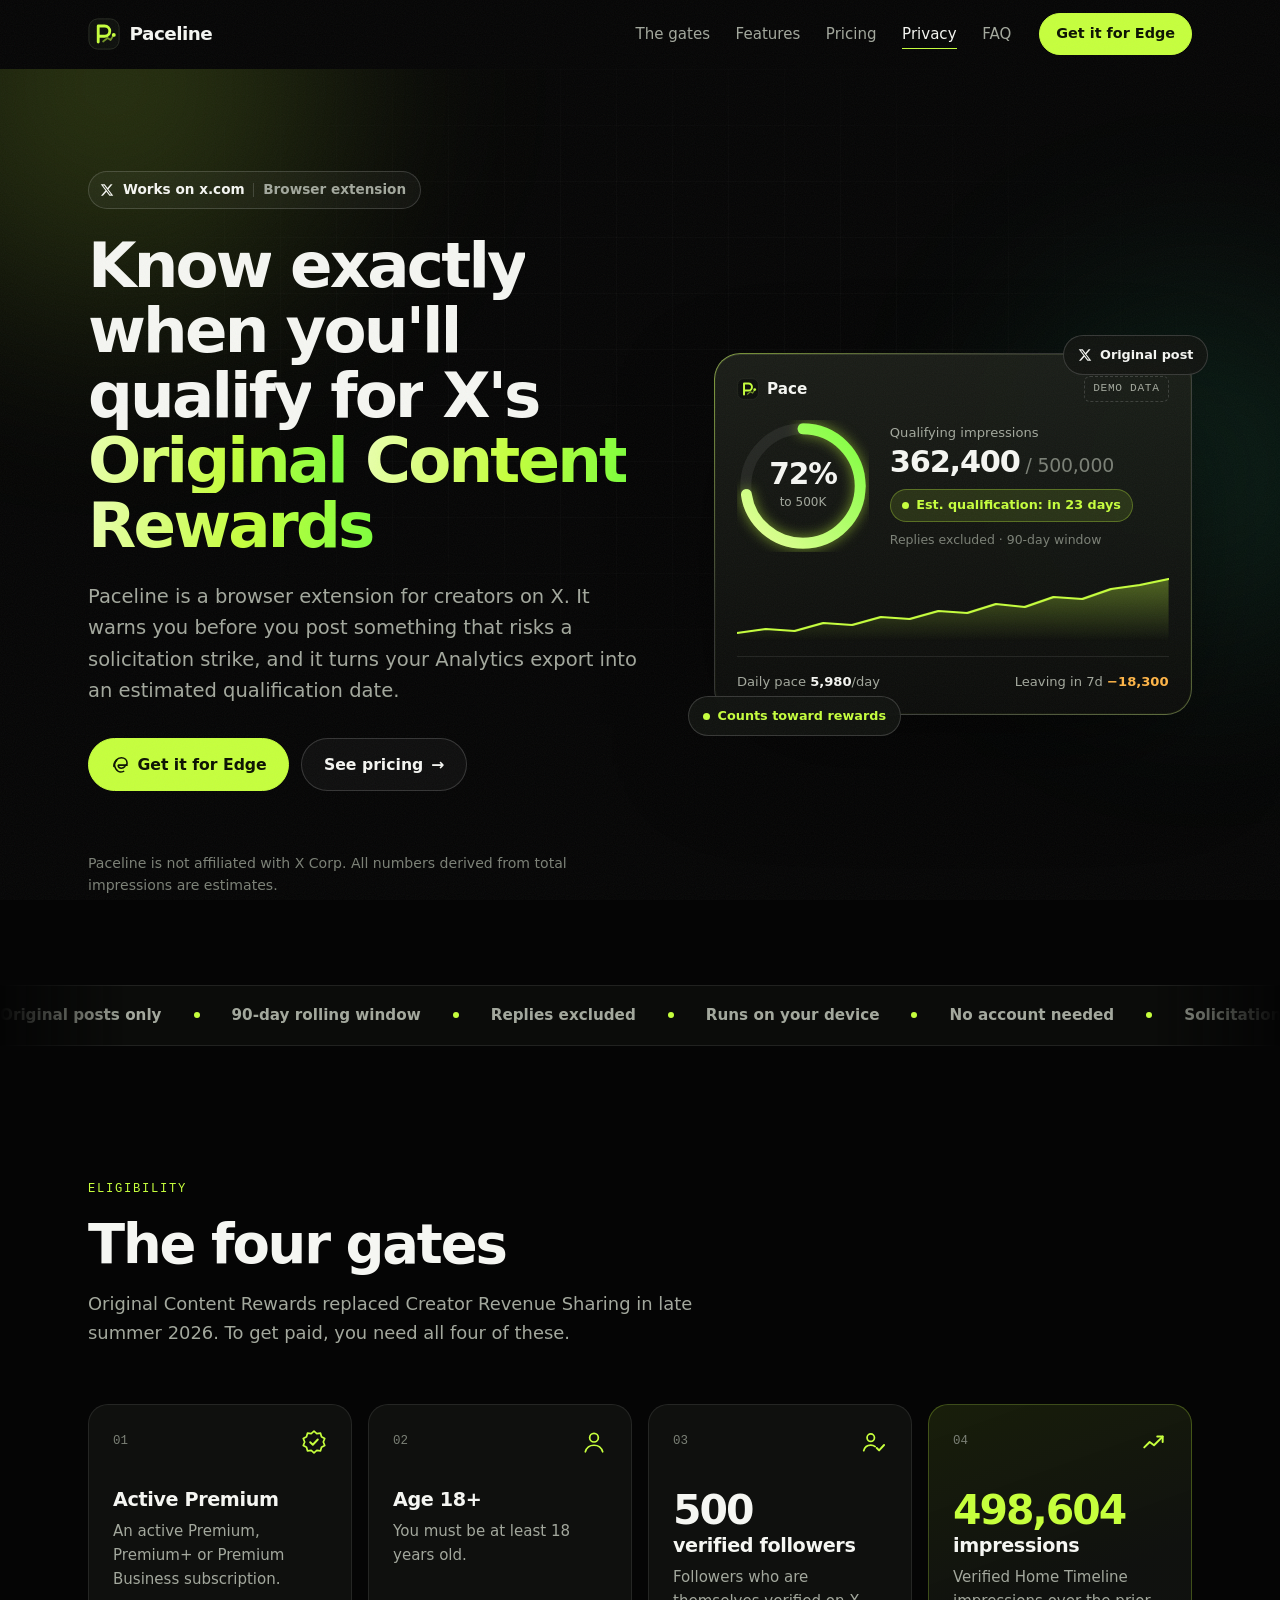
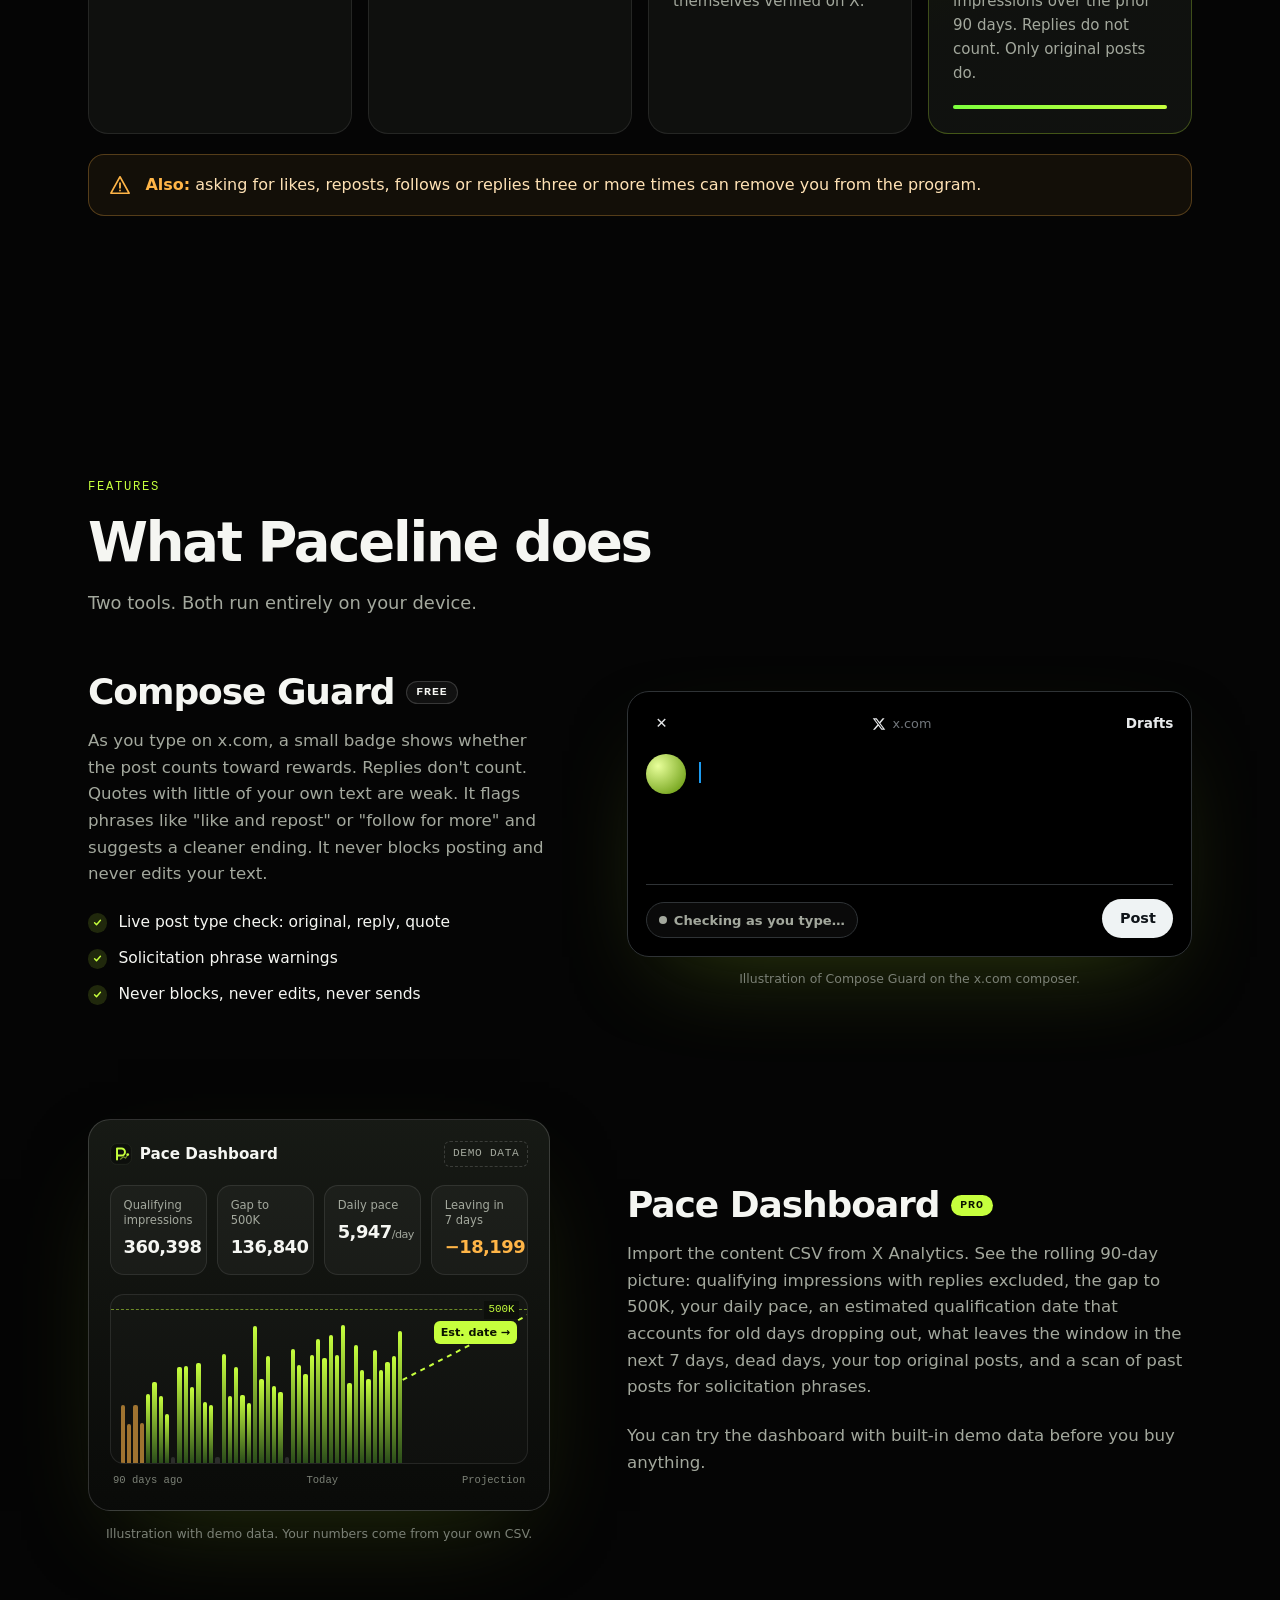
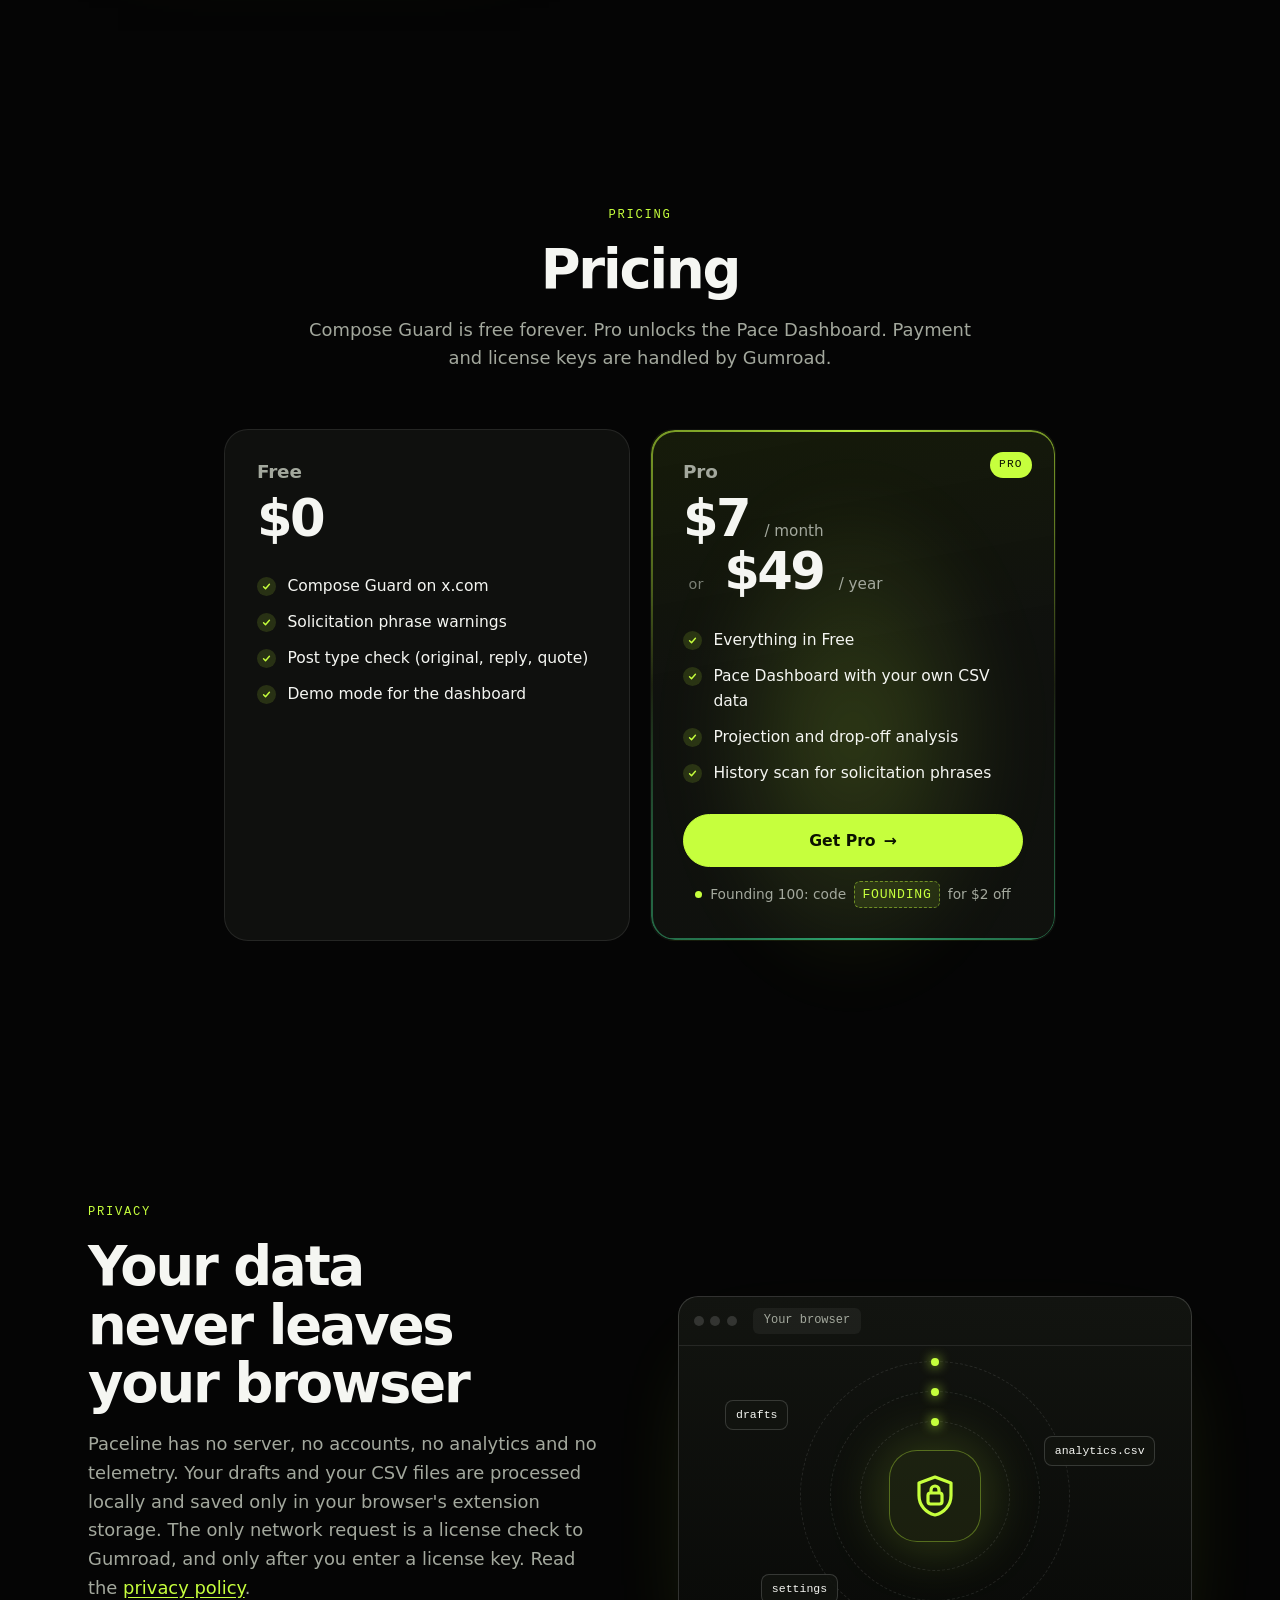
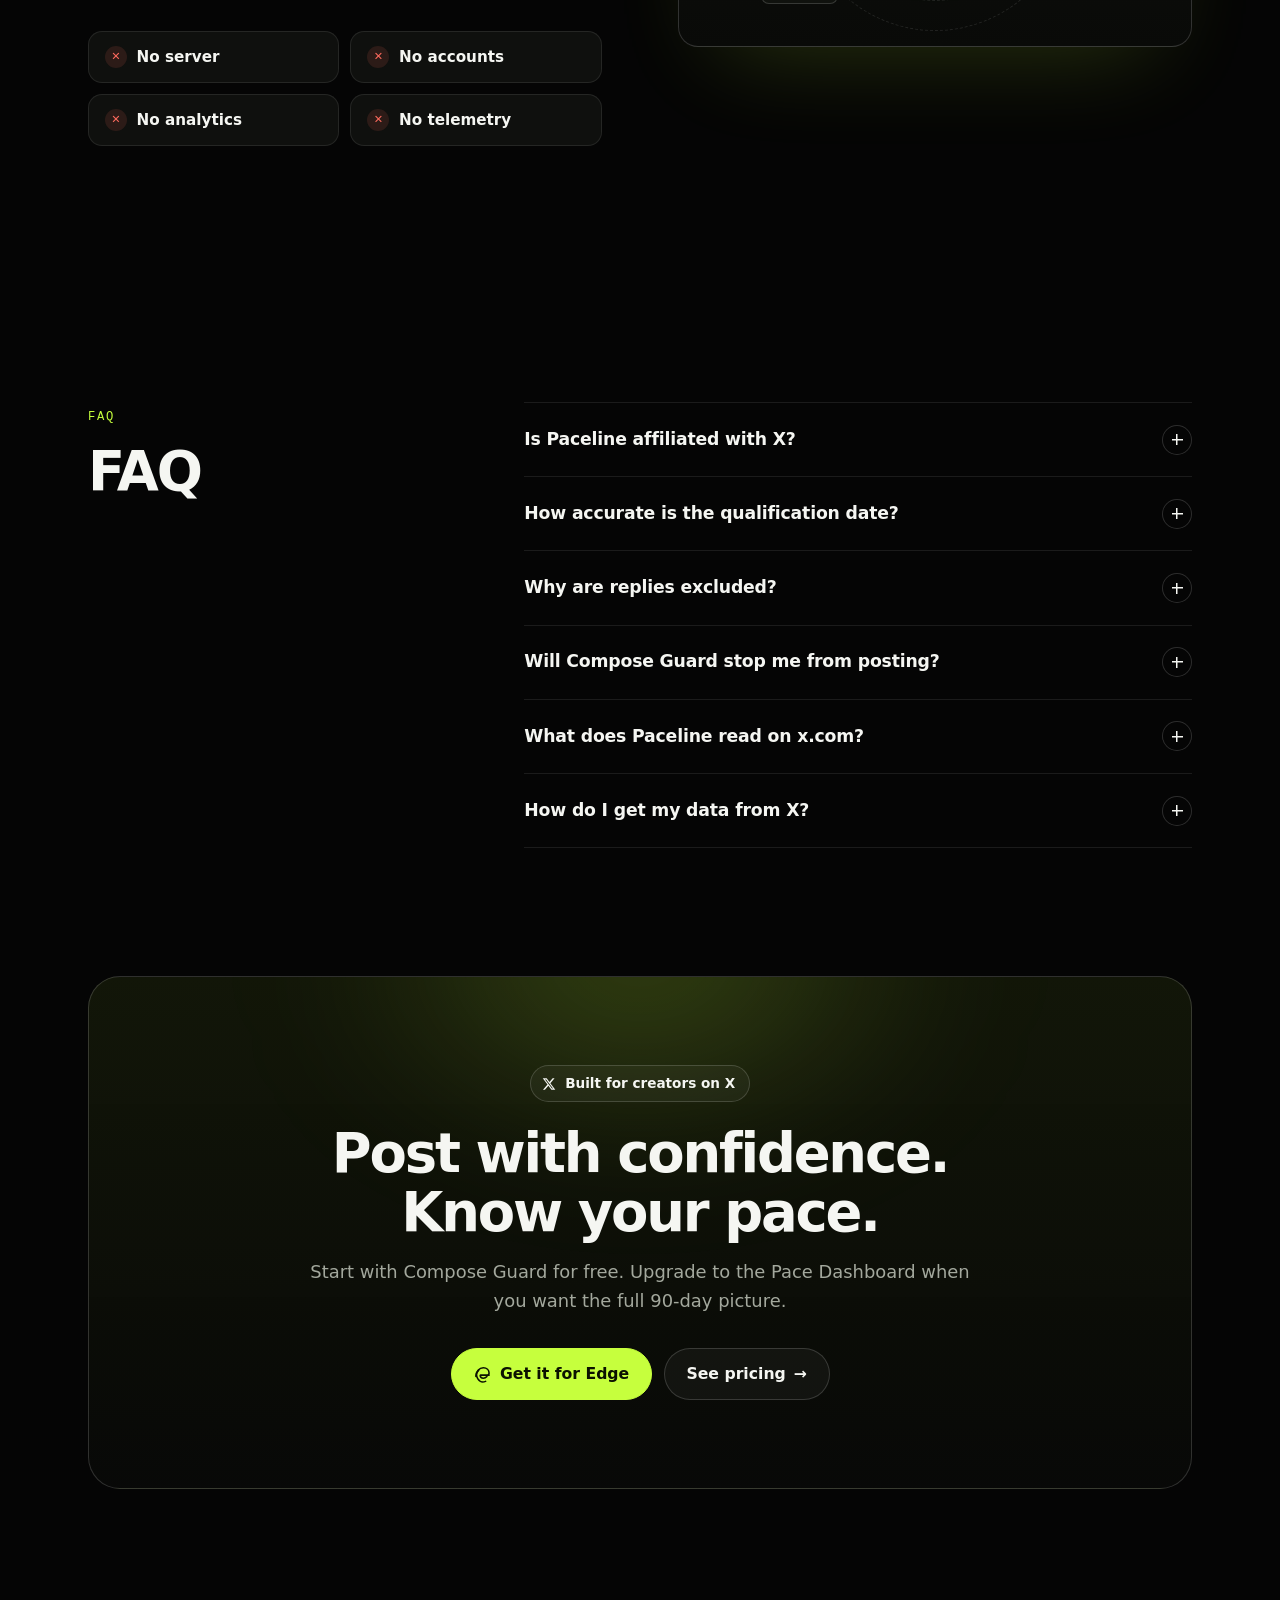
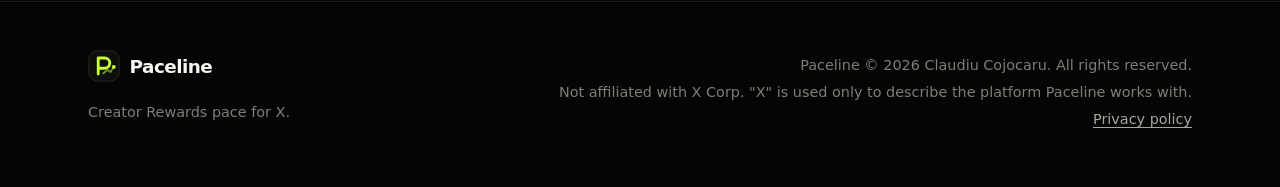
==== commit 61af2290: "Get it for Edge CTA; browser-extension wording" ====
--- a/index.html
+++ b/index.html
@@ -4,7 +4,7 @@
   <meta charset="utf-8">
   <meta name="viewport" content="width=device-width, initial-scale=1, viewport-fit=cover">
   <title>Paceline: Creator Rewards pace for X</title>
-  <meta name="description" content="Paceline is a Chrome extension for creators on X. Check your posts against engagement-solicitation phrases and estimate when you will qualify for Original Content Rewards. Everything stays in your browser.">
+  <meta name="description" content="Paceline is a browser extension for creators on X. Check your posts against engagement-solicitation phrases and estimate when you will qualify for Original Content Rewards. Everything stays in your browser.">
   <meta name="theme-color" content="#050505">
   <meta property="og:type" content="website">
   <meta property="og:title" content="Paceline: Creator Rewards pace for X">
@@ -44,7 +44,7 @@
         <li><a href="#privacy">Privacy</a></li>
         <li><a href="#faq">FAQ</a></li>
       </ul>
-      <a class="btn btn-sm nav-cta" href="#pricing">Get Paceline</a>
+      <a class="btn btn-sm nav-cta" href="https://microsoftedge.microsoft.com/addons/detail/ibaimbnomikehbdepoifhlimlaljpiee" target="_blank" rel="noopener">Get it for Edge</a>
     </nav>
     <button class="menu-btn" type="button" aria-expanded="false" aria-controls="nav" aria-label="Open menu">
       <span></span><span></span>
@@ -62,14 +62,15 @@
       <div class="hero-copy">
         <p class="pill" data-reveal>
           <svg class="x-ico" aria-hidden="true"><use href="#x-mark"/></svg>
-          <span>Works on x.com</span><span class="pill-sep" aria-hidden="true"></span><span class="pill-muted">Chrome extension</span>
+          <span>Works on x.com</span><span class="pill-sep" aria-hidden="true"></span><span class="pill-muted">Browser extension</span>
         </p>
         <h1 id="hero-h" class="headline" data-split>Know exactly when you'll qualify for X's Original Content Rewards</h1>
-        <p class="lead" data-reveal style="--d:.35s">Paceline is a Chrome extension for creators on X. It warns you before you post something that risks a solicitation strike, and it turns your Analytics export into an estimated qualification date.</p>
+        <p class="lead" data-reveal style="--d:.35s">Paceline is a browser extension for creators on X. It warns you before you post something that risks a solicitation strike, and it turns your Analytics export into an estimated qualification date.</p>
         <div class="cta-row" data-reveal style="--d:.45s">
-          <a class="btn btn-shine magnetic" href="#pricing">See pricing <span aria-hidden="true">→</span></a>
-          <a class="btn btn-ghost magnetic" href="#features">What it does</a>
-        </div>
+          <a class="btn btn-shine magnetic" href="https://microsoftedge.microsoft.com/addons/detail/ibaimbnomikehbdepoifhlimlaljpiee" target="_blank" rel="noopener"><svg class="btn-ico" viewBox="0 0 24 24" fill="none" stroke="currentColor" stroke-width="2" stroke-linecap="round" stroke-linejoin="round" aria-hidden="true" focusable="false"><path d="M20.5 13H9.2c0 2.2 1.8 3.8 4 3.8 1.9 0 3.4-.8 4.6-2.1"/><path d="M3.6 14.5C3.6 8.6 8 3.5 13.2 3.5c4.4 0 7.3 3 7.3 6.8 0 1.7-.7 2.7-2.3 2.7H9.8"/><path d="M7.3 6.5C4.6 9 3.7 13.5 6.2 17.7c2.2 3.6 6.4 4.5 9.8 3.2"/></svg>Get it for Edge</a>
+          <a class="btn btn-ghost magnetic" href="#pricing">See pricing <span aria-hidden="true">→</span></a>
+        </div>
+        <p class="cta-note" data-reveal style="--d:.5s">Free on Microsoft Edge. Chrome Web Store coming soon.</p>
         <p class="note" data-reveal style="--d:.55s">Paceline is not affiliated with X Corp. All numbers derived from total impressions are estimates.</p>
       </div>
 
@@ -338,8 +339,8 @@
         <h2 id="cta-h">Post with confidence. Know your pace.</h2>
         <p class="intro">Start with Compose Guard for free. Upgrade to the Pace Dashboard when you want the full 90-day picture.</p>
         <div class="cta-row center">
-          <a class="btn btn-shine magnetic" href="#pricing">See pricing <span aria-hidden="true">→</span></a>
-          <a class="btn btn-ghost magnetic" href="privacy.html">Privacy policy</a>
+          <a class="btn btn-shine magnetic" href="https://microsoftedge.microsoft.com/addons/detail/ibaimbnomikehbdepoifhlimlaljpiee" target="_blank" rel="noopener"><svg class="btn-ico" viewBox="0 0 24 24" fill="none" stroke="currentColor" stroke-width="2" stroke-linecap="round" stroke-linejoin="round" aria-hidden="true" focusable="false"><path d="M20.5 13H9.2c0 2.2 1.8 3.8 4 3.8 1.9 0 3.4-.8 4.6-2.1"/><path d="M3.6 14.5C3.6 8.6 8 3.5 13.2 3.5c4.4 0 7.3 3 7.3 6.8 0 1.7-.7 2.7-2.3 2.7H9.8"/><path d="M7.3 6.5C4.6 9 3.7 13.5 6.2 17.7c2.2 3.6 6.4 4.5 9.8 3.2"/></svg>Get it for Edge</a>
+          <a class="btn btn-ghost magnetic" href="#pricing">See pricing <span aria-hidden="true">→</span></a>
         </div>
       </div>
     </div>
--- a/styles.css
+++ b/styles.css
@@ -113,6 +113,8 @@
 .lead { font-size: clamp(1.05rem, 1.6vw, 1.22rem); color: var(--muted); max-width: 36rem; margin-bottom: 2rem; line-height: 1.6; }
 .cta-row { display: flex; flex-wrap: wrap; gap: .75rem; }
 .cta-row.center { justify-content: center; }
+.cta-note { font-size: .88rem; color: var(--muted); margin-top: 1rem; }
+.btn-ico { width: 1.2em; height: 1.2em; flex: none; }
 .note { font-size: .88rem; color: var(--dim); margin-top: 1.4rem; }
 
 /* hero visual */
